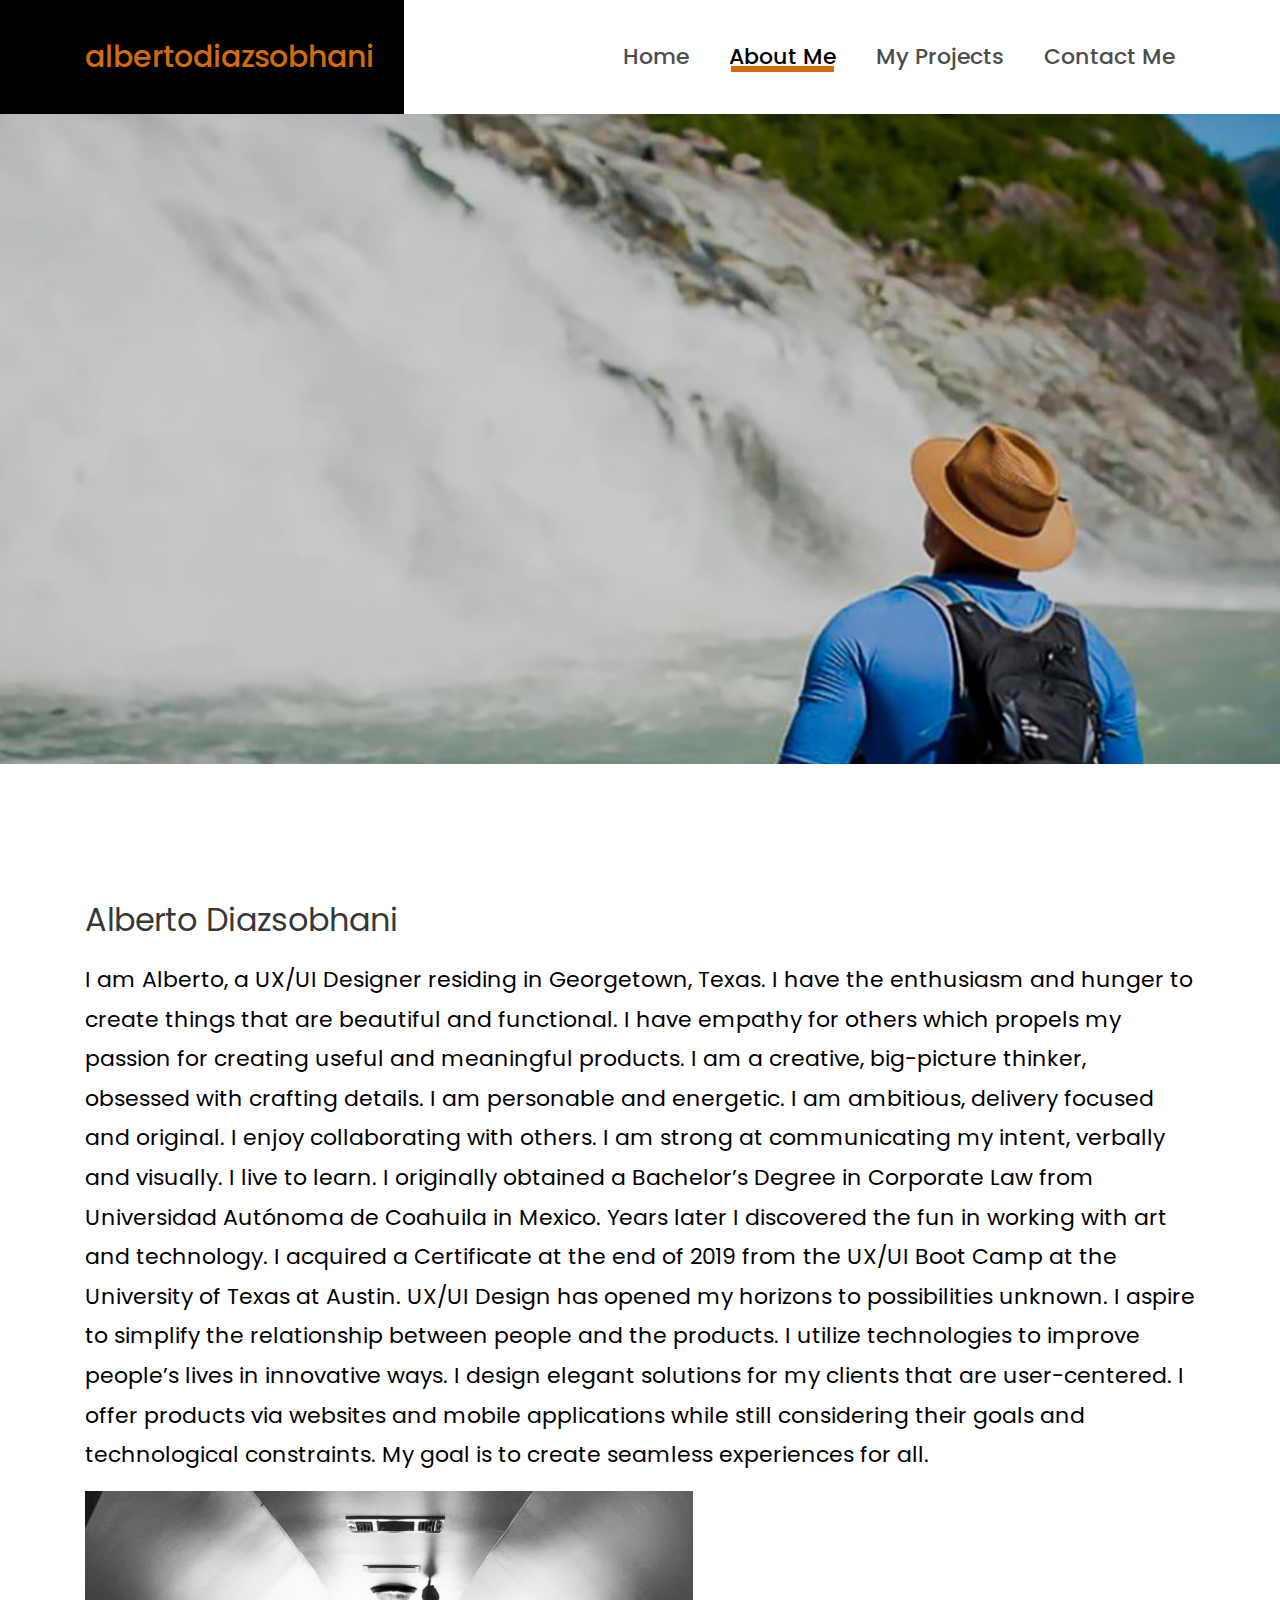
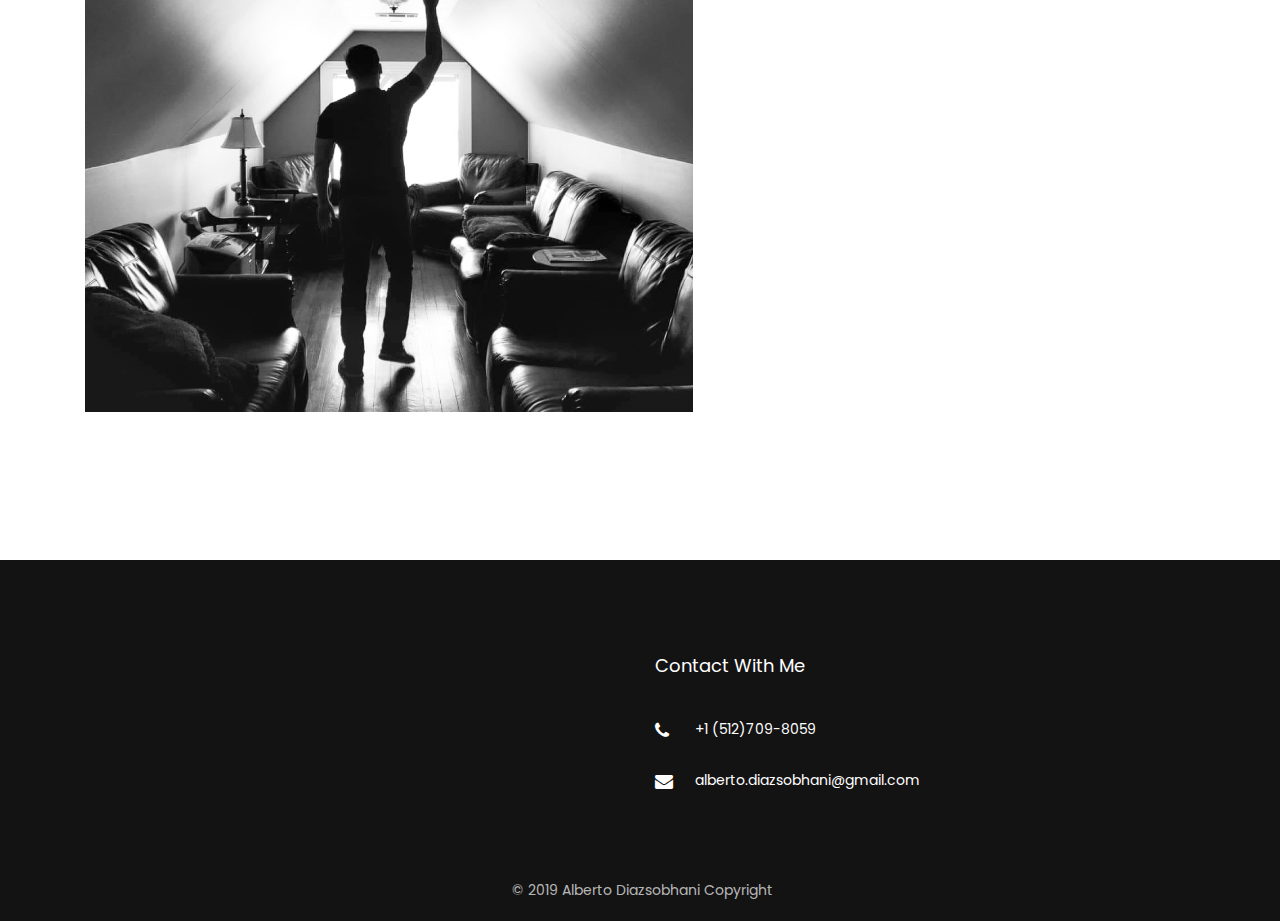
==== about.html @ 51d66d3c "edited about me" ====
<!DOCTYPE html>
<html lang="en">
  <head>
	<title>About Me</title>
	<link rel="shortcut icon" type="images/png" href="images/adlogo.png">

    <meta charset="utf-8">
    <meta name="viewport" content="width=device-width, initial-scale=1, shrink-to-fit=no">
    
    <link href="https://fonts.googleapis.com/css?family=Poppins:300,400,500,600,700,800,900" rel="stylesheet">

    <link rel="stylesheet" href="css/open-iconic-bootstrap.min.css">
    <link rel="stylesheet" href="css/animate.css">
    
    <link rel="stylesheet" href="css/owl.carousel.min.css">
    <link rel="stylesheet" href="css/owl.theme.default.min.css">
    <link rel="stylesheet" href="css/magnific-popup.css">

    <link rel="stylesheet" href="css/aos.css">

    <link rel="stylesheet" href="css/ionicons.min.css">

    <link rel="stylesheet" href="css/bootstrap-datepicker.css">
    <link rel="stylesheet" href="css/jquery.timepicker.css">

    
    <link rel="stylesheet" href="css/flaticon.css">
    <link rel="stylesheet" href="css/icomoon.css">
	<link rel="stylesheet" href="css/style.css">
	
	
  </head>
  <body>
    
	  <nav class="navbar navbar-expand-lg navbar-dark ftco_navbar bg-dark ftco-navbar-light" id="ftco-navbar">
	    <div class="container">
	      <a class="navbar-brand navbar-black" href="index.html">albertodiazsobhani</a>
	      <button class="navbar-toggler" type="button" data-toggle="collapse" data-target="#ftco-nav" aria-controls="ftco-nav" aria-expanded="false" aria-label="Toggle navigation">
	        <span class="oi oi-menu"></span> Menu
	      </button>

	      <div class="collapse navbar-collapse" id="ftco-nav">
	        <ul class="navbar-nav ml-auto">
	        	<li class="nav-item"><a href="index.html" class="nav-link">Home</a></li>
	        	<li class="nav-item active"><a href="about.html" class="nav-link">About Me</a></li>
	        	<li class="nav-item"><a href="work.html" class="nav-link">My Projects</a></li>
	          <li class="nav-item"><a href="contact.html" class="nav-link">Contact Me</a></li>
	        </ul>
	      </div>
	    </div>
	  </nav>
    <!-- END nav -->

    <section class="hero-wrap hero-wrap-2 d-flex" style="background-image: url(images/abouttop03.jpg);">
    	<div class="overlay"></div>
    	<div class="container">
    		<div class="row d-flex align-items-center">
    			<div class="col-md-7 col-sm-12 ftco-animate text-bread d-flex align-items-center">
    				<div class="text">
	          	<h1 class="mb-3 mt-5 bread">About Me</h1>
	            <p class="breadcrumbs"><span class="mr-2"><a href="index.html"></a></span> <span></span></p>
            </div>
          </div>
    		</div>
    	</div>
	</section>
	
	<section class="ftco-section">
		<div class="container">
			<h2 class="mb-3">Alberto Diazsobhani</h2>
			<p>I am Alberto, a UX/UI Designer residing in Georgetown, Texas.
				I have the enthusiasm and hunger to create things that are beautiful and functional.
				I have empathy for others which propels my passion for creating useful and meaningful products.
				I am a creative, big-picture thinker, obsessed with crafting details.
				I am personable and energetic.
				I am ambitious, delivery focused and original.
				I enjoy collaborating with others.
				I am strong at communicating my intent, verbally and visually.
				I live to learn. 
				
				I originally obtained a Bachelor’s Degree in Corporate Law from Universidad Autónoma de Coahuila in Mexico. Years later I discovered the fun in working with art and technology.
				I acquired a Certificate at the end of 2019 from the UX/UI Boot Camp at the University of Texas at Austin.
				
				UX/UI Design has opened my horizons to possibilities unknown. I aspire to simplify the relationship between people
				and the products. I utilize technologies to improve people’s lives in innovative ways. I design elegant solutions
				for my clients that are user-centered. I offer products via websites and mobile applications while still considering
				their goals and technological constraints. My goal is to create seamless experiences for all.

			</p>
			<p>
				<img src="images/aboutme22.jpg" alt="" class="img-fluid">
			</p>
		</div>
	</section>
		


    <footer class="ftco-footer ftco-bg-dark ftco-section">
		<div class="container">
		  <div class="row mb-5 d-flex">
			<div class="col-md">
			  <div class="ftco-footer-widget mb-4">
				<ul class="ftco-footer-social list-unstyled float-md-left float-lft mt-3">
						<li class="ftco-animate"><a href="https://www.linkedin.com/in/alberto-diazsobhani/"><img src="https://img.icons8.com/color/48/000000/linkedin-circled.png"></span></a></li>
						<li class="ftco-animate"><a href="https://www.facebook.com/alberto.diazsobhani"><img src="https://img.icons8.com/color/48/000000/facebook-new.png"></span></a></li>
						<li class="ftco-animate"><a href="https://www.instagram.com/ux.ui.diazsobhani/"><img src="https://img.icons8.com/color/48/000000/instagram-new.png"></span></a></li>
							
				</ul>
			  </div>
			</div>
			<div class="col-md">
			  <div class="ftco-footer-widget mb-4">
				  <h2 class="ftco-heading-2">Contact With Me</h2>
				  <div class="block-23 mb-3">
					<ul>
					  <li><a href="#"><span class="icon icon-phone"></span><span class="text">+1 (512)709-8059  </span></a></li>
					  <li><a href="#"><span class="icon icon-envelope"></span><span class="text">alberto.diazsobhani@gmail.com</span></a></li>
					</ul>
				  </div>
			  </div>
			</div>
		  </div>
		  <div class="row">
			<div class="col-md-12 text-center">
  
			  <p><!-- Link back to Colorlib can't be removed. Template is licensed under CC BY 3.0. -->
				   © 2019 Alberto Diazsobhani Copyright  <!-- Link back to Colorlib can't be removed. Template is licensed under CC BY 3.0. --></p>
			</div>
		  </div>
		</div>
	  </footer>
  
  <!-- loader -->
  <div id="ftco-loader" class="show fullscreen"><svg class="circular" width="48px" height="48px"><circle class="path-bg" cx="24" cy="24" r="22" fill="none" stroke-width="4" stroke="#eeeeee"/><circle class="path" cx="24" cy="24" r="22" fill="none" stroke-width="4" stroke-miterlimit="10" stroke="#F96D00"/></svg></div>


  <script src="js/jquery.min.js"></script>
  <script src="js/jquery-migrate-3.0.1.min.js"></script>
  <script src="js/popper.min.js"></script>
  <script src="js/bootstrap.min.js"></script>
  <script src="js/jquery.easing.1.3.js"></script>
  <script src="js/jquery.waypoints.min.js"></script>
  <script src="js/jquery.stellar.min.js"></script>
  <script src="js/owl.carousel.min.js"></script>
  <script src="js/jquery.magnific-popup.min.js"></script>
  <script src="js/aos.js"></script>
  <script src="js/jquery.animateNumber.min.js"></script>
  <script src="js/jquery.mb.YTPlayer.min.js"></script>
  <script src="js/scrollax.min.js"></script>
  <script src="https://maps.googleapis.com/maps/api/js?key=AIzaSyBVWaKrjvy3MaE7SQ74_uJiULgl1JY0H2s&sensor=false"></script>
  <script src="js/google-map.js"></script>
  <script src="js/main.js"></script>
    
  </body>
</html>
---- css/flaticon.css ----
/*
  	Flaticon icon font: Flaticon
  	Creation date: 09/10/2018 04:23
  	*/


@font-face {
  font-family: "Flaticon";
  src: url("../fonts/flaticon/font/Flaticon.eot");
  src: url("../fonts/flaticon/font/Flaticon.eot?#iefix") format("embedded-opentype"),
       url("../fonts/flaticon/font/Flaticon.woff") format("woff"),
       url("../fonts/flaticon/font/Flaticon.ttf") format("truetype"),
       url("../fonts/flaticon/font/Flaticon.svg#Flaticon") format("svg");
  font-weight: normal;
  font-style: normal;
}

@media screen and (-webkit-min-device-pixel-ratio:0) {
  @font-face {
    font-family: "Flaticon";
    src: url("../fonts/flaticon/font/Flaticon.svg#Flaticon") format("svg");
  }
}

[class^="flaticon-"]:before, [class*=" flaticon-"]:before,
[class^="flaticon-"]:after, [class*=" flaticon-"]:after {   
  font-family: Flaticon;
  font-style: normal;
  font-weight: normal;
  font-variant: normal;
  text-transform: none;
  line-height: 1;

  /* Better Font Rendering =========== */
  -webkit-font-smoothing: antialiased;
  -moz-osx-font-smoothing: grayscale;
}

.flaticon-ideas:before { content: "\f100"; }
.flaticon-flasks:before { content: "\f101"; }
.flaticon-analysis:before { content: "\f102"; }
.flaticon-ux-design:before { content: "\f103"; }
.flaticon-web-design:before { content: "\f104"; }
.flaticon-idea:before { content: "\f105"; }
.flaticon-innovation:before { content: "\f106"; }
---- css/icomoon.css ----
@font-face {
  font-family: 'icomoon';
  src:  url('../fonts/icomoon/icomoon.eot?6tt51o');
  src:  url('../fonts/icomoon/icomoon.eot?6tt51o#iefix') format('embedded-opentype'),
    url('../fonts/icomoon/icomoon.ttf?6tt51o') format('truetype'),
    url('../fonts/icomoon/icomoon.woff?6tt51o') format('woff'),
    url('../fonts/icomoon/icomoon.svg?6tt51o#icomoon') format('svg');
  font-weight: normal;
  font-style: normal;
}

[class^="icon-"], [class*=" icon-"] {
  /* use !important to prevent issues with browser extensions that change fonts */
  font-family: 'icomoon' !important;
  speak: none;
  font-style: normal;
  font-weight: normal;
  font-variant: normal;
  text-transform: none;
  line-height: 1;

  /* Better Font Rendering =========== */
  -webkit-font-smoothing: antialiased;
  -moz-osx-font-smoothing: grayscale;
}

.icon-asterisk:before {
  content: "\f069";
}
.icon-plus:before {
  content: "\f067";
}
.icon-question:before {
  content: "\f128";
}
.icon-minus:before {
  content: "\f068";
}
.icon-glass:before {
  content: "\f000";
}
.icon-music:before {
  content: "\f001";
}
.icon-search:before {
  content: "\f002";
}
.icon-envelope-o:before {
  content: "\f003";
}
.icon-heart:before {
  content: "\f004";
}
.icon-star:before {
  content: "\f005";
}
.icon-star-o:before {
  content: "\f006";
}
.icon-user:before {
  content: "\f007";
}
.icon-film:before {
  content: "\f008";
}
.icon-th-large:before {
  content: "\f009";
}
.icon-th:before {
  content: "\f00a";
}
.icon-th-list:before {
  content: "\f00b";
}
.icon-check:before {
  content: "\f00c";
}
.icon-close:before {
  content: "\f00d";
}
.icon-remove:before {
  content: "\f00d";
}
.icon-times:before {
  content: "\f00d";
}
.icon-search-plus:before {
  content: "\f00e";
}
.icon-search-minus:before {
  content: "\f010";
}
.icon-power-off:before {
  content: "\f011";
}
.icon-signal:before {
  content: "\f012";
}
.icon-cog:before {
  content: "\f013";
}
.icon-gear:before {
  content: "\f013";
}
.icon-trash-o:before {
  content: "\f014";
}
.icon-home:before {
  content: "\f015";
}
.icon-file-o:before {
  content: "\f016";
}
.icon-clock-o:before {
  content: "\f017";
}
.icon-road:before {
  content: "\f018";
}
.icon-download:before {
  content: "\f019";
}
.icon-arrow-circle-o-down:before {
  content: "\f01a";
}
.icon-arrow-circle-o-up:before {
  content: "\f01b";
}
.icon-inbox:before {
  content: "\f01c";
}
.icon-play-circle-o:before {
  content: "\f01d";
}
.icon-repeat:before {
  content: "\f01e";
}
.icon-rotate-right:before {
  content: "\f01e";
}
.icon-refresh:before {
  content: "\f021";
}
.icon-list-alt:before {
  content: "\f022";
}
.icon-lock:before {
  content: "\f023";
}
.icon-flag:before {
  content: "\f024";
}
.icon-headphones:before {
  content: "\f025";
}
.icon-volume-off:before {
  content: "\f026";
}
.icon-volume-down:before {
  content: "\f027";
}
.icon-volume-up:before {
  content: "\f028";
}
.icon-qrcode:before {
  content: "\f029";
}
.icon-barcode:before {
  content: "\f02a";
}
.icon-tag:before {
  content: "\f02b";
}
.icon-tags:before {
  content: "\f02c";
}
.icon-book:before {
  content: "\f02d";
}
.icon-bookmark:before {
  content: "\f02e";
}
.icon-print:before {
  content: "\f02f";
}
.icon-camera:before {
  content: "\f030";
}
.icon-font:before {
  content: "\f031";
}
.icon-bold:before {
  content: "\f032";
}
.icon-italic:before {
  content: "\f033";
}
.icon-text-height:before {
  content: "\f034";
}
.icon-text-width:before {
  content: "\f035";
}
.icon-align-left:before {
  content: "\f036";
}
.icon-align-center:before {
  content: "\f037";
}
.icon-align-right:before {
  content: "\f038";
}
.icon-align-justify:before {
  content: "\f039";
}
.icon-list:before {
  content: "\f03a";
}
.icon-dedent:before {
  content: "\f03b";
}
.icon-outdent:before {
  content: "\f03b";
}
.icon-indent:before {
  content: "\f03c";
}
.icon-video-camera:before {
  content: "\f03d";
}
.icon-image:before {
  content: "\f03e";
}
.icon-photo:before {
  content: "\f03e";
}
.icon-picture-o:before {
  content: "\f03e";
}
.icon-pencil:before {
  content: "\f040";
}
.icon-map-marker:before {
  content: "\f041";
}
.icon-adjust:before {
  content: "\f042";
}
.icon-tint:before {
  content: "\f043";
}
.icon-edit:before {
  content: "\f044";
}
.icon-pencil-square-o:before {
  content: "\f044";
}
.icon-share-square-o:before {
  content: "\f045";
}
.icon-check-square-o:before {
  content: "\f046";
}
.icon-arrows:before {
  content: "\f047";
}
.icon-step-backward:before {
  content: "\f048";
}
.icon-fast-backward:before {
  content: "\f049";
}
.icon-backward:before {
  content: "\f04a";
}
.icon-play:before {
  content: "\f04b";
}
.icon-pause:before {
  content: "\f04c";
}
.icon-stop:before {
  content: "\f04d";
}
.icon-forward:before {
  content: "\f04e";
}
.icon-fast-forward:before {
  content: "\f050";
}
.icon-step-forward:before {
  content: "\f051";
}
.icon-eject:before {
  content: "\f052";
}
.icon-chevron-left:before {
  content: "\f053";
}
.icon-chevron-right:before {
  content: "\f054";
}
.icon-plus-circle:before {
  content: "\f055";
}
.icon-minus-circle:before {
  content: "\f056";
}
.icon-times-circle:before {
  content: "\f057";
}
.icon-check-circle:before {
  content: "\f058";
}
.icon-question-circle:before {
  content: "\f059";
}
.icon-info-circle:before {
  content: "\f05a";
}
.icon-crosshairs:before {
  content: "\f05b";
}
.icon-times-circle-o:before {
  content: "\f05c";
}
.icon-check-circle-o:before {
  content: "\f05d";
}
.icon-ban:before {
  content: "\f05e";
}
.icon-arrow-left:before {
  content: "\f060";
}
.icon-arrow-right:before {
  content: "\f061";
}
.icon-arrow-up:before {
  content: "\f062";
}
.icon-arrow-down:before {
  content: "\f063";
}
.icon-mail-forward:before {
  content: "\f064";
}
.icon-share:before {
  content: "\f064";
}
.icon-expand:before {
  content: "\f065";
}
.icon-compress:before {
  content: "\f066";
}
.icon-exclamation-circle:before {
  content: "\f06a";
}
.icon-gift:before {
  content: "\f06b";
}
.icon-leaf:before {
  content: "\f06c";
}
.icon-fire:before {
  content: "\f06d";
}
.icon-eye:before {
  content: "\f06e";
}
.icon-eye-slash:before {
  content: "\f070";
}
.icon-exclamation-triangle:before {
  content: "\f071";
}
.icon-warning:before {
  content: "\f071";
}
.icon-plane:before {
  content: "\f072";
}
.icon-calendar:before {
  content: "\f073";
}
.icon-random:before {
  content: "\f074";
}
.icon-comment:before {
  content: "\f075";
}
.icon-magnet:before {
  content: "\f076";
}
.icon-chevron-up:before {
  content: "\f077";
}
.icon-chevron-down:before {
  content: "\f078";
}
.icon-retweet:before {
  content: "\f079";
}
.icon-shopping-cart:before {
  content: "\f07a";
}
.icon-folder:before {
  content: "\f07b";
}
.icon-folder-open:before {
  content: "\f07c";
}
.icon-arrows-v:before {
  content: "\f07d";
}
.icon-arrows-h:before {
  content: "\f07e";
}
.icon-bar-chart:before {
  content: "\f080";
}
.icon-bar-chart-o:before {
  content: "\f080";
}
.icon-twitter-square:before {
  content: "\f081";
}
.icon-facebook-square:before {
  content: "\f082";
}
.icon-camera-retro:before {
  content: "\f083";
}
.icon-key:before {
  content: "\f084";
}
.icon-cogs:before {
  content: "\f085";
}
.icon-gears:before {
  content: "\f085";
}
.icon-comments:before {
  content: "\f086";
}
.icon-thumbs-o-up:before {
  content: "\f087";
}
.icon-thumbs-o-down:before {
  content: "\f088";
}
.icon-star-half:before {
  content: "\f089";
}
.icon-heart-o:before {
  content: "\f08a";
}
.icon-sign-out:before {
  content: "\f08b";
}
.icon-linkedin-square:before {
  content: "\f08c";
}
.icon-thumb-tack:before {
  content: "\f08d";
}
.icon-external-link:before {
  content: "\f08e";
}
.icon-sign-in:before {
  content: "\f090";
}
.icon-trophy:before {
  content: "\f091";
}
.icon-github-square:before {
  content: "\f092";
}
.icon-upload:before {
  content: "\f093";
}
.icon-lemon-o:before {
  content: "\f094";
}
.icon-phone:before {
  content: "\f095";
}
.icon-square-o:before {
  content: "\f096";
}
.icon-bookmark-o:before {
  content: "\f097";
}
.icon-phone-square:before {
  content: "\f098";
}
.icon-twitter:before {
  content: "\f099";
}
.icon-facebook:before {
  content: "\f09a";
}
.icon-facebook-f:before {
  content: "\f09a";
}
.icon-github:before {
  content: "\f09b";
}
.icon-unlock:before {
  content: "\f09c";
}
.icon-credit-card:before {
  content: "\f09d";
}
.icon-feed:before {
  content: "\f09e";
}
.icon-rss:before {
  content: "\f09e";
}
.icon-hdd-o:before {
  content: "\f0a0";
}
.icon-bullhorn:before {
  content: "\f0a1";
}
.icon-bell-o:before {
  content: "\f0a2";
}
.icon-certificate:before {
  content: "\f0a3";
}
.icon-hand-o-right:before {
  content: "\f0a4";
}
.icon-hand-o-left:before {
  content: "\f0a5";
}
.icon-hand-o-up:before {
  content: "\f0a6";
}
.icon-hand-o-down:before {
  content: "\f0a7";
}
.icon-arrow-circle-left:before {
  content: "\f0a8";
}
.icon-arrow-circle-right:before {
  content: "\f0a9";
}
.icon-arrow-circle-up:before {
  content: "\f0aa";
}
.icon-arrow-circle-down:before {
  content: "\f0ab";
}
.icon-globe:before {
  content: "\f0ac";
}
.icon-wrench:before {
  content: "\f0ad";
}
.icon-tasks:before {
  content: "\f0ae";
}
.icon-filter:before {
  content: "\f0b0";
}
.icon-briefcase:before {
  content: "\f0b1";
}
.icon-arrows-alt:before {
  content: "\f0b2";
}
.icon-group:before {
  content: "\f0c0";
}
.icon-users:before {
  content: "\f0c0";
}
.icon-chain:before {
  content: "\f0c1";
}
.icon-link:before {
  content: "\f0c1";
}
.icon-cloud:before {
  content: "\f0c2";
}
.icon-flask:before {
  content: "\f0c3";
}
.icon-cut:before {
  content: "\f0c4";
}
.icon-scissors:before {
  content: "\f0c4";
}
.icon-copy:before {
  content: "\f0c5";
}
.icon-files-o:before {
  content: "\f0c5";
}
.icon-paperclip:before {
  content: "\f0c6";
}
.icon-floppy-o:before {
  content: "\f0c7";
}
.icon-save:before {
  content: "\f0c7";
}
.icon-square:before {
  content: "\f0c8";
}
.icon-bars:before {
  content: "\f0c9";
}
.icon-navicon:before {
  content: "\f0c9";
}
.icon-reorder:before {
  content: "\f0c9";
}
.icon-list-ul:before {
  content: "\f0ca";
}
.icon-list-ol:before {
  content: "\f0cb";
}
.icon-strikethrough:before {
  content: "\f0cc";
}
.icon-underline:before {
  content: "\f0cd";
}
.icon-table:before {
  content: "\f0ce";
}
.icon-magic:before {
  content: "\f0d0";
}
.icon-truck:before {
  content: "\f0d1";
}
.icon-pinterest:before {
  content: "\f0d2";
}
.icon-pinterest-square:before {
  content: "\f0d3";
}
.icon-google-plus-square:before {
  content: "\f0d4";
}
.icon-google-plus:before {
  content: "\f0d5";
}
.icon-money:before {
  content: "\f0d6";
}
.icon-caret-down:before {
  content: "\f0d7";
}
.icon-caret-up:before {
  content: "\f0d8";
}
.icon-caret-left:before {
  content: "\f0d9";
}
.icon-caret-right:before {
  content: "\f0da";
}
.icon-columns:before {
  content: "\f0db";
}
.icon-sort:before {
  content: "\f0dc";
}
.icon-unsorted:before {
  content: "\f0dc";
}
.icon-sort-desc:before {
  content: "\f0dd";
}
.icon-sort-down:before {
  content: "\f0dd";
}
.icon-sort-asc:before {
  content: "\f0de";
}
.icon-sort-up:before {
  content: "\f0de";
}
.icon-envelope:before {
  content: "\f0e0";
}
.icon-linkedin:before {
  content: "\f0e1";
}
.icon-rotate-left:before {
  content: "\f0e2";
}
.icon-undo:before {
  content: "\f0e2";
}
.icon-gavel:before {
  content: "\f0e3";
}
.icon-legal:before {
  content: "\f0e3";
}
.icon-dashboard:before {
  content: "\f0e4";
}
.icon-tachometer:before {
  content: "\f0e4";
}
.icon-comment-o:before {
  content: "\f0e5";
}
.icon-comments-o:before {
  content: "\f0e6";
}
.icon-bolt:before {
  content: "\f0e7";
}
.icon-flash:before {
  content: "\f0e7";
}
.icon-sitemap:before {
  content: "\f0e8";
}
.icon-umbrella:before {
  content: "\f0e9";
}
.icon-clipboard:before {
  content: "\f0ea";
}
.icon-paste:before {
  content: "\f0ea";
}
.icon-lightbulb-o:before {
  content: "\f0eb";
}
.icon-exchange:before {
  content: "\f0ec";
}
.icon-cloud-download:before {
  content: "\f0ed";
}
.icon-cloud-upload:before {
  content: "\f0ee";
}
.icon-user-md:before {
  content: "\f0f0";
}
.icon-stethoscope:before {
  content: "\f0f1";
}
.icon-suitcase:before {
  content: "\f0f2";
}
.icon-bell:before {
  content: "\f0f3";
}
.icon-coffee:before {
  content: "\f0f4";
}
.icon-cutlery:before {
  content: "\f0f5";
}
.icon-file-text-o:before {
  content: "\f0f6";
}
.icon-building-o:before {
  content: "\f0f7";
}
.icon-hospital-o:before {
  content: "\f0f8";
}
.icon-ambulance:before {
  content: "\f0f9";
}
.icon-medkit:before {
  content: "\f0fa";
}
.icon-fighter-jet:before {
  content: "\f0fb";
}
.icon-beer:before {
  content: "\f0fc";
}
.icon-h-square:before {
  content: "\f0fd";
}
.icon-plus-square:before {
  content: "\f0fe";
}
.icon-angle-double-left:before {
  content: "\f100";
}
.icon-angle-double-right:before {
  content: "\f101";
}
.icon-angle-double-up:before {
  content: "\f102";
}
.icon-angle-double-down:before {
  content: "\f103";
}
.icon-angle-left:before {
  content: "\f104";
}
.icon-angle-right:before {
  content: "\f105";
}
.icon-angle-up:before {
  content: "\f106";
}
.icon-angle-down:before {
  content: "\f107";
}
.icon-desktop:before {
  content: "\f108";
}
.icon-laptop:before {
  content: "\f109";
}
.icon-tablet:before {
  content: "\f10a";
}
.icon-mobile:before {
  content: "\f10b";
}
.icon-mobile-phone:before {
  content: "\f10b";
}
.icon-circle-o:before {
  content: "\f10c";
}
.icon-quote-left:before {
  content: "\f10d";
}
.icon-quote-right:before {
  content: "\f10e";
}
.icon-spinner:before {
  content: "\f110";
}
.icon-circle:before {
  content: "\f111";
}
.icon-mail-reply:before {
  content: "\f112";
}
.icon-reply:before {
  content: "\f112";
}
.icon-github-alt:before {
  content: "\f113";
}
.icon-folder-o:before {
  content: "\f114";
}
.icon-folder-open-o:before {
  content: "\f115";
}
.icon-smile-o:before {
  content: "\f118";
}
.icon-frown-o:before {
  content: "\f119";
}
.icon-meh-o:before {
  content: "\f11a";
}
.icon-gamepad:before {
  content: "\f11b";
}
.icon-keyboard-o:before {
  content: "\f11c";
}
.icon-flag-o:before {
  content: "\f11d";
}
.icon-flag-checkered:before {
  content: "\f11e";
}
.icon-terminal:before {
  content: "\f120";
}
.icon-code:before {
  content: "\f121";
}
.icon-mail-reply-all:before {
  content: "\f122";
}
.icon-reply-all:before {
  content: "\f122";
}
.icon-star-half-empty:before {
  content: "\f123";
}
.icon-star-half-full:before {
  content: "\f123";
}
.icon-star-half-o:before {
  content: "\f123";
}
.icon-location-arrow:before {
  content: "\f124";
}
.icon-crop:before {
  content: "\f125";
}
.icon-code-fork:before {
  content: "\f126";
}
.icon-chain-broken:before {
  content: "\f127";
}
.icon-unlink:before {
  content: "\f127";
}
.icon-info:before {
  content: "\f129";
}
.icon-exclamation:before {
  content: "\f12a";
}
.icon-superscript:before {
  content: "\f12b";
}
.icon-subscript:before {
  content: "\f12c";
}
.icon-eraser:before {
  content: "\f12d";
}
.icon-puzzle-piece:before {
  content: "\f12e";
}
.icon-microphone:before {
  content: "\f130";
}
.icon-microphone-slash:before {
  content: "\f131";
}
.icon-shield:before {
  content: "\f132";
}
.icon-calendar-o:before {
  content: "\f133";
}
.icon-fire-extinguisher:before {
  content: "\f134";
}
.icon-rocket:before {
  content: "\f135";
}
.icon-maxcdn:before {
  content: "\f136";
}
.icon-chevron-circle-left:before {
  content: "\f137";
}
.icon-chevron-circle-right:before {
  content: "\f138";
}
.icon-chevron-circle-up:before {
  content: "\f139";
}
.icon-chevron-circle-down:before {
  content: "\f13a";
}
.icon-html5:before {
  content: "\f13b";
}
.icon-css3:before {
  content: "\f13c";
}
.icon-anchor:before {
  content: "\f13d";
}
.icon-unlock-alt:before {
  content: "\f13e";
}
.icon-bullseye:before {
  content: "\f140";
}
.icon-ellipsis-h:before {
  content: "\f141";
}
.icon-ellipsis-v:before {
  content: "\f142";
}
.icon-rss-square:before {
  content: "\f143";
}
.icon-play-circle:before {
  content: "\f144";
}
.icon-ticket:before {
  content: "\f145";
}
.icon-minus-square:before {
  content: "\f146";
}
.icon-minus-square-o:before {
  content: "\f147";
}
.icon-level-up:before {
  content: "\f148";
}
.icon-level-down:before {
  content: "\f149";
}
.icon-check-square:before {
  content: "\f14a";
}
.icon-pencil-square:before {
  content: "\f14b";
}
.icon-external-link-square:before {
  content: "\f14c";
}
.icon-share-square:before {
  content: "\f14d";
}
.icon-compass:before {
  content: "\f14e";
}
.icon-caret-square-o-down:before {
  content: "\f150";
}
.icon-toggle-down:before {
  content: "\f150";
}
.icon-caret-square-o-up:before {
  content: "\f151";
}
.icon-toggle-up:before {
  content: "\f151";
}
.icon-caret-square-o-right:before {
  content: "\f152";
}
.icon-toggle-right:before {
  content: "\f152";
}
.icon-eur:before {
  content: "\f153";
}
.icon-euro:before {
  content: "\f153";
}
.icon-gbp:before {
  content: "\f154";
}
.icon-dollar:before {
  content: "\f155";
}
.icon-usd:before {
  content: "\f155";
}
.icon-inr:before {
  content: "\f156";
}
.icon-rupee:before {
  content: "\f156";
}
.icon-cny:before {
  content: "\f157";
}
.icon-jpy:before {
  content: "\f157";
}
.icon-rmb:before {
  content: "\f157";
}
.icon-yen:before {
  content: "\f157";
}
.icon-rouble:before {
  content: "\f158";
}
.icon-rub:before {
  content: "\f158";
}
.icon-ruble:before {
  content: "\f158";
}
.icon-krw:before {
  content: "\f159";
}
.icon-won:before {
  content: "\f159";
}
.icon-bitcoin:before {
  content: "\f15a";
}
.icon-btc:before {
  content: "\f15a";
}
.icon-file:before {
  content: "\f15b";
}
.icon-file-text:before {
  content: "\f15c";
}
.icon-sort-alpha-asc:before {
  content: "\f15d";
}
.icon-sort-alpha-desc:before {
  content: "\f15e";
}
.icon-sort-amount-asc:before {
  content: "\f160";
}
.icon-sort-amount-desc:before {
  content: "\f161";
}
.icon-sort-numeric-asc:before {
  content: "\f162";
}
.icon-sort-numeric-desc:before {
  content: "\f163";
}
.icon-thumbs-up:before {
  content: "\f164";
}
.icon-thumbs-down:before {
  content: "\f165";
}
.icon-youtube-square:before {
  content: "\f166";
}
.icon-youtube:before {
  content: "\f167";
}
.icon-xing:before {
  content: "\f168";
}
.icon-xing-square:before {
  content: "\f169";
}
.icon-youtube-play:before {
  content: "\f16a";
}
.icon-dropbox:before {
  content: "\f16b";
}
.icon-stack-overflow:before {
  content: "\f16c";
}
.icon-instagram:before {
  content: "\f16d";
}
.icon-flickr:before {
  content: "\f16e";
}
.icon-adn:before {
  content: "\f170";
}
.icon-bitbucket:before {
  content: "\f171";
}
.icon-bitbucket-square:before {
  content: "\f172";
}
.icon-tumblr:before {
  content: "\f173";
}
.icon-tumblr-square:before {
  content: "\f174";
}
.icon-long-arrow-down:before {
  content: "\f175";
}
.icon-long-arrow-up:before {
  content: "\f176";
}
.icon-long-arrow-left:before {
  content: "\f177";
}
.icon-long-arrow-right:before {
  content: "\f178";
}
.icon-apple:before {
  content: "\f179";
}
.icon-windows:before {
  content: "\f17a";
}
.icon-android:before {
  content: "\f17b";
}
.icon-linux:before {
  content: "\f17c";
}
.icon-dribbble:before {
  content: "\f17d";
}
.icon-skype:before {
  content: "\f17e";
}
.icon-foursquare:before {
  content: "\f180";
}
.icon-trello:before {
  content: "\f181";
}
.icon-female:before {
  content: "\f182";
}
.icon-male:before {
  content: "\f183";
}
.icon-gittip:before {
  content: "\f184";
}
.icon-gratipay:before {
  content: "\f184";
}
.icon-sun-o:before {
  content: "\f185";
}
.icon-moon-o:before {
  content: "\f186";
}
.icon-archive:before {
  content: "\f187";
}
.icon-bug:before {
  content: "\f188";
}
.icon-vk:before {
  content: "\f189";
}
.icon-weibo:before {
  content: "\f18a";
}
.icon-renren:before {
  content: "\f18b";
}
.icon-pagelines:before {
  content: "\f18c";
}
.icon-stack-exchange:before {
  content: "\f18d";
}
.icon-arrow-circle-o-right:before {
  content: "\f18e";
}
.icon-arrow-circle-o-left:before {
  content: "\f190";
}
.icon-caret-square-o-left:before {
  content: "\f191";
}
.icon-toggle-left:before {
  content: "\f191";
}
.icon-dot-circle-o:before {
  content: "\f192";
}
.icon-wheelchair:before {
  content: "\f193";
}
.icon-vimeo-square:before {
  content: "\f194";
}
.icon-try:before {
  content: "\f195";
}
.icon-turkish-lira:before {
  content: "\f195";
}
.icon-plus-square-o:before {
  content: "\f196";
}
.icon-space-shuttle:before {
  content: "\f197";
}
.icon-slack:before {
  content: "\f198";
}
.icon-envelope-square:before {
  content: "\f199";
}
.icon-wordpress:before {
  content: "\f19a";
}
.icon-openid:before {
  content: "\f19b";
}
.icon-bank:before {
  content: "\f19c";
}
.icon-institution:before {
  content: "\f19c";
}
.icon-university:before {
  content: "\f19c";
}
.icon-graduation-cap:before {
  content: "\f19d";
}
.icon-mortar-board:before {
  content: "\f19d";
}
.icon-yahoo:before {
  content: "\f19e";
}
.icon-google:before {
  content: "\f1a0";
}
.icon-reddit:before {
  content: "\f1a1";
}
.icon-reddit-square:before {
  content: "\f1a2";
}
.icon-stumbleupon-circle:before {
  content: "\f1a3";
}
.icon-stumbleupon:before {
  content: "\f1a4";
}
.icon-delicious:before {
  content: "\f1a5";
}
.icon-digg:before {
  content: "\f1a6";
}
.icon-pied-piper-pp:before {
  content: "\f1a7";
}
.icon-pied-piper-alt:before {
  content: "\f1a8";
}
.icon-drupal:before {
  content: "\f1a9";
}
.icon-joomla:before {
  content: "\f1aa";
}
.icon-language:before {
  content: "\f1ab";
}
.icon-fax:before {
  content: "\f1ac";
}
.icon-building:before {
  content: "\f1ad";
}
.icon-child:before {
  content: "\f1ae";
}
.icon-paw:before {
  content: "\f1b0";
}
.icon-spoon:before {
  content: "\f1b1";
}
.icon-cube:before {
  content: "\f1b2";
}
.icon-cubes:before {
  content: "\f1b3";
}
.icon-behance:before {
  content: "\f1b4";
}
.icon-behance-square:before {
  content: "\f1b5";
}
.icon-steam:before {
  content: "\f1b6";
}
.icon-steam-square:before {
  content: "\f1b7";
}
.icon-recycle:before {
  content: "\f1b8";
}
.icon-automobile:before {
  content: "\f1b9";
}
.icon-car:before {
  content: "\f1b9";
}
.icon-cab:before {
  content: "\f1ba";
}
.icon-taxi:before {
  content: "\f1ba";
}
.icon-tree:before {
  content: "\f1bb";
}
.icon-spotify:before {
  content: "\f1bc";
}
.icon-deviantart:before {
  content: "\f1bd";
}
.icon-soundcloud:before {
  content: "\f1be";
}
.icon-database:before {
  content: "\f1c0";
}
.icon-file-pdf-o:before {
  content: "\f1c1";
}
.icon-file-word-o:before {
  content: "\f1c2";
}
.icon-file-excel-o:before {
  content: "\f1c3";
}
.icon-file-powerpoint-o:before {
  content: "\f1c4";
}
.icon-file-image-o:before {
  content: "\f1c5";
}
.icon-file-photo-o:before {
  content: "\f1c5";
}
.icon-file-picture-o:before {
  content: "\f1c5";
}
.icon-file-archive-o:before {
  content: "\f1c6";
}
.icon-file-zip-o:before {
  content: "\f1c6";
}
.icon-file-audio-o:before {
  content: "\f1c7";
}
.icon-file-sound-o:before {
  content: "\f1c7";
}
.icon-file-movie-o:before {
  content: "\f1c8";
}
.icon-file-video-o:before {
  content: "\f1c8";
}
.icon-file-code-o:before {
  content: "\f1c9";
}
.icon-vine:before {
  content: "\f1ca";
}
.icon-codepen:before {
  content: "\f1cb";
}
.icon-jsfiddle:before {
  content: "\f1cc";
}
.icon-life-bouy:before {
  content: "\f1cd";
}
.icon-life-buoy:before {
  content: "\f1cd";
}
.icon-life-ring:before {
  content: "\f1cd";
}
.icon-life-saver:before {
  content: "\f1cd";
}
.icon-support:before {
  content: "\f1cd";
}
.icon-circle-o-notch:before {
  content: "\f1ce";
}
.icon-ra:before {
  content: "\f1d0";
}
.icon-rebel:before {
  content: "\f1d0";
}
.icon-resistance:before {
  content: "\f1d0";
}
.icon-empire:before {
  content: "\f1d1";
}
.icon-ge:before {
  content: "\f1d1";
}
.icon-git-square:before {
  content: "\f1d2";
}
.icon-git:before {
  content: "\f1d3";
}
.icon-hacker-news:before {
  content: "\f1d4";
}
.icon-y-combinator-square:before {
  content: "\f1d4";
}
.icon-yc-square:before {
  content: "\f1d4";
}
.icon-tencent-weibo:before {
  content: "\f1d5";
}
.icon-qq:before {
  content: "\f1d6";
}
.icon-wechat:before {
  content: "\f1d7";
}
.icon-weixin:before {
  content: "\f1d7";
}
.icon-paper-plane:before {
  content: "\f1d8";
}
.icon-send:before {
  content: "\f1d8";
}
.icon-paper-plane-o:before {
  content: "\f1d9";
}
.icon-send-o:before {
  content: "\f1d9";
}
.icon-history:before {
  content: "\f1da";
}
.icon-circle-thin:before {
  content: "\f1db";
}
.icon-header:before {
  content: "\f1dc";
}
.icon-paragraph:before {
  content: "\f1dd";
}
.icon-sliders:before {
  content: "\f1de";
}
.icon-share-alt:before {
  content: "\f1e0";
}
.icon-share-alt-square:before {
  content: "\f1e1";
}
.icon-bomb:before {
  content: "\f1e2";
}
.icon-futbol-o:before {
  content: "\f1e3";
}
.icon-soccer-ball-o:before {
  content: "\f1e3";
}
.icon-tty:before {
  content: "\f1e4";
}
.icon-binoculars:before {
  content: "\f1e5";
}
.icon-plug:before {
  content: "\f1e6";
}
.icon-slideshare:before {
  content: "\f1e7";
}
.icon-twitch:before {
  content: "\f1e8";
}
.icon-yelp:before {
  content: "\f1e9";
}
.icon-newspaper-o:before {
  content: "\f1ea";
}
.icon-wifi:before {
  content: "\f1eb";
}
.icon-calculator:before {
  content: "\f1ec";
}
.icon-paypal:before {
  content: "\f1ed";
}
.icon-google-wallet:before {
  content: "\f1ee";
}
.icon-cc-visa:before {
  content: "\f1f0";
}
.icon-cc-mastercard:before {
  content: "\f1f1";
}
.icon-cc-discover:before {
  content: "\f1f2";
}
.icon-cc-amex:before {
  content: "\f1f3";
}
.icon-cc-paypal:before {
  content: "\f1f4";
}
.icon-cc-stripe:before {
  content: "\f1f5";
}
.icon-bell-slash:before {
  content: "\f1f6";
}
.icon-bell-slash-o:before {
  content: "\f1f7";
}
.icon-trash:before {
  content: "\f1f8";
}
.icon-copyright:before {
  content: "\f1f9";
}
.icon-at:before {
  content: "\f1fa";
}
.icon-eyedropper:before {
  content: "\f1fb";
}
.icon-paint-brush:before {
  content: "\f1fc";
}
.icon-birthday-cake:before {
  content: "\f1fd";
}
.icon-area-chart:before {
  content: "\f1fe";
}
.icon-pie-chart:before {
  content: "\f200";
}
.icon-line-chart:before {
  content: "\f201";
}
.icon-lastfm:before {
  content: "\f202";
}
.icon-lastfm-square:before {
  content: "\f203";
}
.icon-toggle-off:before {
  content: "\f204";
}
.icon-toggle-on:before {
  content: "\f205";
}
.icon-bicycle:before {
  content: "\f206";
}
.icon-bus:before {
  content: "\f207";
}
.icon-ioxhost:before {
  content: "\f208";
}
.icon-angellist:before {
  content: "\f209";
}
.icon-cc:before {
  content: "\f20a";
}
.icon-ils:before {
  content: "\f20b";
}
.icon-shekel:before {
  content: "\f20b";
}
.icon-sheqel:before {
  content: "\f20b";
}
.icon-meanpath:before {
  content: "\f20c";
}
.icon-buysellads:before {
  content: "\f20d";
}
.icon-connectdevelop:before {
  content: "\f20e";
}
.icon-dashcube:before {
  content: "\f210";
}
.icon-forumbee:before {
  content: "\f211";
}
.icon-leanpub:before {
  content: "\f212";
}
.icon-sellsy:before {
  content: "\f213";
}
.icon-shirtsinbulk:before {
  content: "\f214";
}
.icon-simplybuilt:before {
  content: "\f215";
}
.icon-skyatlas:before {
  content: "\f216";
}
.icon-cart-plus:before {
  content: "\f217";
}
.icon-cart-arrow-down:before {
  content: "\f218";
}
.icon-diamond:before {
  content: "\f219";
}
.icon-ship:before {
  content: "\f21a";
}
.icon-user-secret:before {
  content: "\f21b";
}
.icon-motorcycle:before {
  content: "\f21c";
}
.icon-street-view:before {
  content: "\f21d";
}
.icon-heartbeat:before {
  content: "\f21e";
}
.icon-venus:before {
  content: "\f221";
}
.icon-mars:before {
  content: "\f222";
}
.icon-mercury:before {
  content: "\f223";
}
.icon-intersex:before {
  content: "\f224";
}
.icon-transgender:before {
  content: "\f224";
}
.icon-transgender-alt:before {
  content: "\f225";
}
.icon-venus-double:before {
  content: "\f226";
}
.icon-mars-double:before {
  content: "\f227";
}
.icon-venus-mars:before {
  content: "\f228";
}
.icon-mars-stroke:before {
  content: "\f229";
}
.icon-mars-stroke-v:before {
  content: "\f22a";
}
.icon-mars-stroke-h:before {
  content: "\f22b";
}
.icon-neuter:before {
  content: "\f22c";
}
.icon-genderless:before {
  content: "\f22d";
}
.icon-facebook-official:before {
  content: "\f230";
}
.icon-pinterest-p:before {
  content: "\f231";
}
.icon-whatsapp:before {
  content: "\f232";
}
.icon-server:before {
  content: "\f233";
}
.icon-user-plus:before {
  content: "\f234";
}
.icon-user-times:before {
  content: "\f235";
}
.icon-bed:before {
  content: "\f236";
}
.icon-hotel:before {
  content: "\f236";
}
.icon-viacoin:before {
  content: "\f237";
}
.icon-train:before {
  content: "\f238";
}
.icon-subway:before {
  content: "\f239";
}
.icon-medium:before {
  content: "\f23a";
}
.icon-y-combinator:before {
  content: "\f23b";
}
.icon-yc:before {
  content: "\f23b";
}
.icon-optin-monster:before {
  content: "\f23c";
}
.icon-opencart:before {
  content: "\f23d";
}
.icon-expeditedssl:before {
  content: "\f23e";
}
.icon-battery:before {
  content: "\f240";
}
.icon-battery-4:before {
  content: "\f240";
}
.icon-battery-full:before {
  content: "\f240";
}
.icon-battery-3:before {
  content: "\f241";
}
.icon-battery-three-quarters:before {
  content: "\f241";
}
.icon-battery-2:before {
  content: "\f242";
}
.icon-battery-half:before {
  content: "\f242";
}
.icon-battery-1:before {
  content: "\f243";
}
.icon-battery-quarter:before {
  content: "\f243";
}
.icon-battery-0:before {
  content: "\f244";
}
.icon-battery-empty:before {
  content: "\f244";
}
.icon-mouse-pointer:before {
  content: "\f245";
}
.icon-i-cursor:before {
  content: "\f246";
}
.icon-object-group:before {
  content: "\f247";
}
.icon-object-ungroup:before {
  content: "\f248";
}
.icon-sticky-note:before {
  content: "\f249";
}
.icon-sticky-note-o:before {
  content: "\f24a";
}
.icon-cc-jcb:before {
  content: "\f24b";
}
.icon-cc-diners-club:before {
  content: "\f24c";
}
.icon-clone:before {
  content: "\f24d";
}
.icon-balance-scale:before {
  content: "\f24e";
}
.icon-hourglass-o:before {
  content: "\f250";
}
.icon-hourglass-1:before {
  content: "\f251";
}
.icon-hourglass-start:before {
  content: "\f251";
}
.icon-hourglass-2:before {
  content: "\f252";
}
.icon-hourglass-half:before {
  content: "\f252";
}
.icon-hourglass-3:before {
  content: "\f253";
}
.icon-hourglass-end:before {
  content: "\f253";
}
.icon-hourglass:before {
  content: "\f254";
}
.icon-hand-grab-o:before {
  content: "\f255";
}
.icon-hand-rock-o:before {
  content: "\f255";
}
.icon-hand-paper-o:before {
  content: "\f256";
}
.icon-hand-stop-o:before {
  content: "\f256";
}
.icon-hand-scissors-o:before {
  content: "\f257";
}
.icon-hand-lizard-o:before {
  content: "\f258";
}
.icon-hand-spock-o:before {
  content: "\f259";
}
.icon-hand-pointer-o:before {
  content: "\f25a";
}
.icon-hand-peace-o:before {
  content: "\f25b";
}
.icon-trademark:before {
  content: "\f25c";
}
.icon-registered:before {
  content: "\f25d";
}
.icon-creative-commons:before {
  content: "\f25e";
}
.icon-gg:before {
  content: "\f260";
}
.icon-gg-circle:before {
  content: "\f261";
}
.icon-tripadvisor:before {
  content: "\f262";
}
.icon-odnoklassniki:before {
  content: "\f263";
}
.icon-odnoklassniki-square:before {
  content: "\f264";
}
.icon-get-pocket:before {
  content: "\f265";
}
.icon-wikipedia-w:before {
  content: "\f266";
}
.icon-safari:before {
  content: "\f267";
}
.icon-chrome:before {
  content: "\f268";
}
.icon-firefox:before {
  content: "\f269";
}
.icon-opera:before {
  content: "\f26a";
}
.icon-internet-explorer:before {
  content: "\f26b";
}
.icon-television:before {
  content: "\f26c";
}
.icon-tv:before {
  content: "\f26c";
}
.icon-contao:before {
  content: "\f26d";
}
.icon-500px:before {
  content: "\f26e";
}
.icon-amazon:before {
  content: "\f270";
}
.icon-calendar-plus-o:before {
  content: "\f271";
}
.icon-calendar-minus-o:before {
  content: "\f272";
}
.icon-calendar-times-o:before {
  content: "\f273";
}
.icon-calendar-check-o:before {
  content: "\f274";
}
.icon-industry:before {
  content: "\f275";
}
.icon-map-pin:before {
  content: "\f276";
}
.icon-map-signs:before {
  content: "\f277";
}
.icon-map-o:before {
  content: "\f278";
}
.icon-map:before {
  content: "\f279";
}
.icon-commenting:before {
  content: "\f27a";
}
.icon-commenting-o:before {
  content: "\f27b";
}
.icon-houzz:before {
  content: "\f27c";
}
.icon-vimeo:before {
  content: "\f27d";
}
.icon-black-tie:before {
  content: "\f27e";
}
.icon-fonticons:before {
  content: "\f280";
}
.icon-reddit-alien:before {
  content: "\f281";
}
.icon-edge:before {
  content: "\f282";
}
.icon-credit-card-alt:before {
  content: "\f283";
}
.icon-codiepie:before {
  content: "\f284";
}
.icon-modx:before {
  content: "\f285";
}
.icon-fort-awesome:before {
  content: "\f286";
}
.icon-usb:before {
  content: "\f287";
}
.icon-product-hunt:before {
  content: "\f288";
}
.icon-mixcloud:before {
  content: "\f289";
}
.icon-scribd:before {
  content: "\f28a";
}
.icon-pause-circle:before {
  content: "\f28b";
}
.icon-pause-circle-o:before {
  content: "\f28c";
}
.icon-stop-circle:before {
  content: "\f28d";
}
.icon-stop-circle-o:before {
  content: "\f28e";
}
.icon-shopping-bag:before {
  content: "\f290";
}
.icon-shopping-basket:before {
  content: "\f291";
}
.icon-hashtag:before {
  content: "\f292";
}
.icon-bluetooth:before {
  content: "\f293";
}
.icon-bluetooth-b:before {
  content: "\f294";
}
.icon-percent:before {
  content: "\f295";
}
.icon-gitlab:before {
  content: "\f296";
}
.icon-wpbeginner:before {
  content: "\f297";
}
.icon-wpforms:before {
  content: "\f298";
}
.icon-envira:before {
  content: "\f299";
}
.icon-universal-access:before {
  content: "\f29a";
}
.icon-wheelchair-alt:before {
  content: "\f29b";
}
.icon-question-circle-o:before {
  content: "\f29c";
}
.icon-blind:before {
  content: "\f29d";
}
.icon-audio-description:before {
  content: "\f29e";
}
.icon-volume-control-phone:before {
  content: "\f2a0";
}
.icon-braille:before {
  content: "\f2a1";
}
.icon-assistive-listening-systems:before {
  content: "\f2a2";
}
.icon-american-sign-language-interpreting:before {
  content: "\f2a3";
}
.icon-asl-interpreting:before {
  content: "\f2a3";
}
.icon-deaf:before {
  content: "\f2a4";
}
.icon-deafness:before {
  content: "\f2a4";
}
.icon-hard-of-hearing:before {
  content: "\f2a4";
}
.icon-glide:before {
  content: "\f2a5";
}
.icon-glide-g:before {
  content: "\f2a6";
}
.icon-sign-language:before {
  content: "\f2a7";
}
.icon-signing:before {
  content: "\f2a7";
}
.icon-low-vision:before {
  content: "\f2a8";
}
.icon-viadeo:before {
  content: "\f2a9";
}
.icon-viadeo-square:before {
  content: "\f2aa";
}
.icon-snapchat:before {
  content: "\f2ab";
}
.icon-snapchat-ghost:before {
  content: "\f2ac";
}
.icon-snapchat-square:before {
  content: "\f2ad";
}
.icon-pied-piper:before {
  content: "\f2ae";
}
.icon-first-order:before {
  content: "\f2b0";
}
.icon-yoast:before {
  content: "\f2b1";
}
.icon-themeisle:before {
  content: "\f2b2";
}
.icon-google-plus-circle:before {
  content: "\f2b3";
}
.icon-google-plus-official:before {
  content: "\f2b3";
}
.icon-fa:before {
  content: "\f2b4";
}
.icon-font-awesome:before {
  content: "\f2b4";
}
.icon-handshake-o:before {
  content: "\f2b5";
}
.icon-envelope-open:before {
  content: "\f2b6";
}
.icon-envelope-open-o:before {
  content: "\f2b7";
}
.icon-linode:before {
  content: "\f2b8";
}
.icon-address-book:before {
  content: "\f2b9";
}
.icon-address-book-o:before {
  content: "\f2ba";
}
.icon-address-card:before {
  content: "\f2bb";
}
.icon-vcard:before {
  content: "\f2bb";
}
.icon-address-card-o:before {
  content: "\f2bc";
}
.icon-vcard-o:before {
  content: "\f2bc";
}
.icon-user-circle:before {
  content: "\f2bd";
}
.icon-user-circle-o:before {
  content: "\f2be";
}
.icon-user-o:before {
  content: "\f2c0";
}
.icon-id-badge:before {
  content: "\f2c1";
}
.icon-drivers-license:before {
  content: "\f2c2";
}
.icon-id-card:before {
  content: "\f2c2";
}
.icon-drivers-license-o:before {
  content: "\f2c3";
}
.icon-id-card-o:before {
  content: "\f2c3";
}
.icon-quora:before {
  content: "\f2c4";
}
.icon-free-code-camp:before {
  content: "\f2c5";
}
.icon-telegram:before {
  content: "\f2c6";
}
.icon-thermometer:before {
  content: "\f2c7";
}
.icon-thermometer-4:before {
  content: "\f2c7";
}
.icon-thermometer-full:before {
  content: "\f2c7";
}
.icon-thermometer-3:before {
  content: "\f2c8";
}
.icon-thermometer-three-quarters:before {
  content: "\f2c8";
}
.icon-thermometer-2:before {
  content: "\f2c9";
}
.icon-thermometer-half:before {
  content: "\f2c9";
}
.icon-thermometer-1:before {
  content: "\f2ca";
}
.icon-thermometer-quarter:before {
  content: "\f2ca";
}
.icon-thermometer-0:before {
  content: "\f2cb";
}
.icon-thermometer-empty:before {
  content: "\f2cb";
}
.icon-shower:before {
  content: "\f2cc";
}
.icon-bath:before {
  content: "\f2cd";
}
.icon-bathtub:before {
  content: "\f2cd";
}
.icon-s15:before {
  content: "\f2cd";
}
.icon-podcast:before {
  content: "\f2ce";
}
.icon-window-maximize:before {
  content: "\f2d0";
}
.icon-window-minimize:before {
  content: "\f2d1";
}
.icon-window-restore:before {
  content: "\f2d2";
}
.icon-times-rectangle:before {
  content: "\f2d3";
}
.icon-window-close:before {
  content: "\f2d3";
}
.icon-times-rectangle-o:before {
  content: "\f2d4";
}
.icon-window-close-o:before {
  content: "\f2d4";
}
.icon-bandcamp:before {
  content: "\f2d5";
}
.icon-grav:before {
  content: "\f2d6";
}
.icon-etsy:before {
  content: "\f2d7";
}
.icon-imdb:before {
  content: "\f2d8";
}
.icon-ravelry:before {
  content: "\f2d9";
}
.icon-eercast:before {
  content: "\f2da";
}
.icon-microchip:before {
  content: "\f2db";
}
.icon-snowflake-o:before {
  content: "\f2dc";
}
.icon-superpowers:before {
  content: "\f2dd";
}
.icon-wpexplorer:before {
  content: "\f2de";
}
.icon-meetup:before {
  content: "\f2e0";
}
.icon-3d_rotation:before {
  content: "\e84d";
}
.icon-ac_unit:before {
  content: "\eb3b";
}
.icon-alarm:before {
  content: "\e855";
}
.icon-access_alarms:before {
  content: "\e191";
}
.icon-schedule:before {
  content: "\e8b5";
}
.icon-accessibility:before {
  content: "\e84e";
}
.icon-accessible:before {
  content: "\e914";
}
.icon-account_balance:before {
  content: "\e84f";
}
.icon-account_balance_wallet:before {
  content: "\e850";
}
.icon-account_box:before {
  content: "\e851";
}
.icon-account_circle:before {
  content: "\e853";
}
.icon-adb:before {
  content: "\e60e";
}
.icon-add:before {
  content: "\e145";
}
.icon-add_a_photo:before {
  content: "\e439";
}
.icon-alarm_add:before {
  content: "\e856";
}
.icon-add_alert:before {
  content: "\e003";
}
.icon-add_box:before {
  content: "\e146";
}
.icon-add_circle:before {
  content: "\e147";
}
.icon-control_point:before {
  content: "\e3ba";
}
.icon-add_location:before {
  content: "\e567";
}
.icon-add_shopping_cart:before {
  content: "\e854";
}
.icon-queue:before {
  content: "\e03c";
}
.icon-add_to_queue:before {
  content: "\e05c";
}
.icon-adjust2:before {
  content: "\e39e";
}
.icon-airline_seat_flat:before {
  content: "\e630";
}
.icon-airline_seat_flat_angled:before {
  content: "\e631";
}
.icon-airline_seat_individual_suite:before {
  content: "\e632";
}
.icon-airline_seat_legroom_extra:before {
  content: "\e633";
}
.icon-airline_seat_legroom_normal:before {
  content: "\e634";
}
.icon-airline_seat_legroom_reduced:before {
  content: "\e635";
}
.icon-airline_seat_recline_extra:before {
  content: "\e636";
}
.icon-airline_seat_recline_normal:before {
  content: "\e637";
}
.icon-flight:before {
  content: "\e539";
}
.icon-airplanemode_inactive:before {
  content: "\e194";
}
.icon-airplay:before {
  content: "\e055";
}
.icon-airport_shuttle:before {
  content: "\eb3c";
}
.icon-alarm_off:before {
  content: "\e857";
}
.icon-alarm_on:before {
  content: "\e858";
}
.icon-album:before {
  content: "\e019";
}
.icon-all_inclusive:before {
  content: "\eb3d";
}
.icon-all_out:before {
  content: "\e90b";
}
.icon-android2:before {
  content: "\e859";
}
.icon-announcement:before {
  content: "\e85a";
}
.icon-apps:before {
  content: "\e5c3";
}
.icon-archive2:before {
  content: "\e149";
}
.icon-arrow_back:before {
  content: "\e5c4";
}
.icon-arrow_downward:before {
  content: "\e5db";
}
.icon-arrow_drop_down:before {
  content: "\e5c5";
}
.icon-arrow_drop_down_circle:before {
  content: "\e5c6";
}
.icon-arrow_drop_up:before {
  content: "\e5c7";
}
.icon-arrow_forward:before {
  content: "\e5c8";
}
.icon-arrow_upward:before {
  content: "\e5d8";
}
.icon-art_track:before {
  content: "\e060";
}
.icon-aspect_ratio:before {
  content: "\e85b";
}
.icon-poll:before {
  content: "\e801";
}
.icon-assignment:before {
  content: "\e85d";
}
.icon-assignment_ind:before {
  content: "\e85e";
}
.icon-assignment_late:before {
  content: "\e85f";
}
.icon-assignment_return:before {
  content: "\e860";
}
.icon-assignment_returned:before {
  content: "\e861";
}
.icon-assignment_turned_in:before {
  content: "\e862";
}
.icon-assistant:before {
  content: "\e39f";
}
.icon-flag2:before {
  content: "\e153";
}
.icon-attach_file:before {
  content: "\e226";
}
.icon-attach_money:before {
  content: "\e227";
}
.icon-attachment:before {
  content: "\e2bc";
}
.icon-audiotrack:before {
  content: "\e3a1";
}
.icon-autorenew:before {
  content: "\e863";
}
.icon-av_timer:before {
  content: "\e01b";
}
.icon-backspace:before {
  content: "\e14a";
}
.icon-cloud_upload:before {
  content: "\e2c3";
}
.icon-battery_alert:before {
  content: "\e19c";
}
.icon-battery_charging_full:before {
  content: "\e1a3";
}
.icon-battery_std:before {
  content: "\e1a5";
}
.icon-battery_unknown:before {
  content: "\e1a6";
}
.icon-beach_access:before {
  content: "\eb3e";
}
.icon-beenhere:before {
  content: "\e52d";
}
.icon-block:before {
  content: "\e14b";
}
.icon-bluetooth2:before {
  content: "\e1a7";
}
.icon-bluetooth_searching:before {
  content: "\e1aa";
}
.icon-bluetooth_connected:before {
  content: "\e1a8";
}
.icon-bluetooth_disabled:before {
  content: "\e1a9";
}
.icon-blur_circular:before {
  content: "\e3a2";
}
.icon-blur_linear:before {
  content: "\e3a3";
}
.icon-blur_off:before {
  content: "\e3a4";
}
.icon-blur_on:before {
  content: "\e3a5";
}
.icon-class:before {
  content: "\e86e";
}
.icon-turned_in:before {
  content: "\e8e6";
}
.icon-turned_in_not:before {
  content: "\e8e7";
}
.icon-border_all:before {
  content: "\e228";
}
.icon-border_bottom:before {
  content: "\e229";
}
.icon-border_clear:before {
  content: "\e22a";
}
.icon-border_color:before {
  content: "\e22b";
}
.icon-border_horizontal:before {
  content: "\e22c";
}
.icon-border_inner:before {
  content: "\e22d";
}
.icon-border_left:before {
  content: "\e22e";
}
.icon-border_outer:before {
  content: "\e22f";
}
.icon-border_right:before {
  content: "\e230";
}
.icon-border_style:before {
  content: "\e231";
}
.icon-border_top:before {
  content: "\e232";
}
.icon-border_vertical:before {
  content: "\e233";
}
.icon-branding_watermark:before {
  content: "\e06b";
}
.icon-brightness_1:before {
  content: "\e3a6";
}
.icon-brightness_2:before {
  content: "\e3a7";
}
.icon-brightness_3:before {
  content: "\e3a8";
}
.icon-brightness_4:before {
  content: "\e3a9";
}
.icon-brightness_low:before {
  content: "\e1ad";
}
.icon-brightness_medium:before {
  content: "\e1ae";
}
.icon-brightness_high:before {
  content: "\e1ac";
}
.icon-brightness_auto:before {
  content: "\e1ab";
}
.icon-broken_image:before {
  content: "\e3ad";
}
.icon-brush:before {
  content: "\e3ae";
}
.icon-bubble_chart:before {
  content: "\e6dd";
}
.icon-bug_report:before {
  content: "\e868";
}
.icon-build:before {
  content: "\e869";
}
.icon-burst_mode:before {
  content: "\e43c";
}
.icon-domain:before {
  content: "\e7ee";
}
.icon-business_center:before {
  content: "\eb3f";
}
.icon-cached:before {
  content: "\e86a";
}
.icon-cake:before {
  content: "\e7e9";
}
.icon-phone2:before {
  content: "\e0cd";
}
.icon-call_end:before {
  content: "\e0b1";
}
.icon-call_made:before {
  content: "\e0b2";
}
.icon-merge_type:before {
  content: "\e252";
}
.icon-call_missed:before {
  content: "\e0b4";
}
.icon-call_missed_outgoing:before {
  content: "\e0e4";
}
.icon-call_received:before {
  content: "\e0b5";
}
.icon-call_split:before {
  content: "\e0b6";
}
.icon-call_to_action:before {
  content: "\e06c";
}
.icon-camera2:before {
  content: "\e3af";
}
.icon-photo_camera:before {
  content: "\e412";
}
.icon-camera_enhance:before {
  content: "\e8fc";
}
.icon-camera_front:before {
  content: "\e3b1";
}
.icon-camera_rear:before {
  content: "\e3b2";
}
.icon-camera_roll:before {
  content: "\e3b3";
}
.icon-cancel:before {
  content: "\e5c9";
}
.icon-redeem:before {
  content: "\e8b1";
}
.icon-card_membership:before {
  content: "\e8f7";
}
.icon-card_travel:before {
  content: "\e8f8";
}
.icon-casino:before {
  content: "\eb40";
}
.icon-cast:before {
  content: "\e307";
}
.icon-cast_connected:before {
  content: "\e308";
}
.icon-center_focus_strong:before {
  content: "\e3b4";
}
.icon-center_focus_weak:before {
  content: "\e3b5";
}
.icon-change_history:before {
  content: "\e86b";
}
.icon-chat:before {
  content: "\e0b7";
}
.icon-chat_bubble:before {
  content: "\e0ca";
}
.icon-chat_bubble_outline:before {
  content: "\e0cb";
}
.icon-check2:before {
  content: "\e5ca";
}
.icon-check_box:before {
  content: "\e834";
}
.icon-check_box_outline_blank:before {
  content: "\e835";
}
.icon-check_circle:before {
  content: "\e86c";
}
.icon-navigate_before:before {
  content: "\e408";
}
.icon-navigate_next:before {
  content: "\e409";
}
.icon-child_care:before {
  content: "\eb41";
}
.icon-child_friendly:before {
  content: "\eb42";
}
.icon-chrome_reader_mode:before {
  content: "\e86d";
}
.icon-close2:before {
  content: "\e5cd";
}
.icon-clear_all:before {
  content: "\e0b8";
}
.icon-closed_caption:before {
  content: "\e01c";
}
.icon-wb_cloudy:before {
  content: "\e42d";
}
.icon-cloud_circle:before {
  content: "\e2be";
}
.icon-cloud_done:before {
  content: "\e2bf";
}
.icon-cloud_download:before {
  content: "\e2c0";
}
.icon-cloud_off:before {
  content: "\e2c1";
}
.icon-cloud_queue:before {
  content: "\e2c2";
}
.icon-code2:before {
  content: "\e86f";
}
.icon-photo_library:before {
  content: "\e413";
}
.icon-collections_bookmark:before {
  content: "\e431";
}
.icon-palette:before {
  content: "\e40a";
}
.icon-colorize:before {
  content: "\e3b8";
}
.icon-comment2:before {
  content: "\e0b9";
}
.icon-compare:before {
  content: "\e3b9";
}
.icon-compare_arrows:before {
  content: "\e915";
}
.icon-laptop2:before {
  content: "\e31e";
}
.icon-confirmation_number:before {
  content: "\e638";
}
.icon-contact_mail:before {
  content: "\e0d0";
}
.icon-contact_phone:before {
  content: "\e0cf";
}
.icon-contacts:before {
  content: "\e0ba";
}
.icon-content_copy:before {
  content: "\e14d";
}
.icon-content_cut:before {
  content: "\e14e";
}
.icon-content_paste:before {
  content: "\e14f";
}
.icon-control_point_duplicate:before {
  content: "\e3bb";
}
.icon-copyright2:before {
  content: "\e90c";
}
.icon-mode_edit:before {
  content: "\e254";
}
.icon-create_new_folder:before {
  content: "\e2cc";
}
.icon-payment:before {
  content: "\e8a1";
}
.icon-crop2:before {
  content: "\e3be";
}
.icon-crop_16_9:before {
  content: "\e3bc";
}
.icon-crop_3_2:before {
  content: "\e3bd";
}
.icon-crop_landscape:before {
  content: "\e3c3";
}
.icon-crop_7_5:before {
  content: "\e3c0";
}
.icon-crop_din:before {
  content: "\e3c1";
}
.icon-crop_free:before {
  content: "\e3c2";
}
.icon-crop_original:before {
  content: "\e3c4";
}
.icon-crop_portrait:before {
  content: "\e3c5";
}
.icon-crop_rotate:before {
  content: "\e437";
}
.icon-crop_square:before {
  content: "\e3c6";
}
.icon-dashboard2:before {
  content: "\e871";
}
.icon-data_usage:before {
  content: "\e1af";
}
.icon-date_range:before {
  content: "\e916";
}
.icon-dehaze:before {
  content: "\e3c7";
}
.icon-delete:before {
  content: "\e872";
}
.icon-delete_forever:before {
  content: "\e92b";
}
.icon-delete_sweep:before {
  content: "\e16c";
}
.icon-description:before {
  content: "\e873";
}
.icon-desktop_mac:before {
  content: "\e30b";
}
.icon-desktop_windows:before {
  content: "\e30c";
}
.icon-details:before {
  content: "\e3c8";
}
.icon-developer_board:before {
  content: "\e30d";
}
.icon-developer_mode:before {
  content: "\e1b0";
}
.icon-device_hub:before {
  content: "\e335";
}
.icon-phonelink:before {
  content: "\e326";
}
.icon-devices_other:before {
  content: "\e337";
}
.icon-dialer_sip:before {
  content: "\e0bb";
}
.icon-dialpad:before {
  content: "\e0bc";
}
.icon-directions:before {
  content: "\e52e";
}
.icon-directions_bike:before {
  content: "\e52f";
}
.icon-directions_boat:before {
  content: "\e532";
}
.icon-directions_bus:before {
  content: "\e530";
}
.icon-directions_car:before {
  content: "\e531";
}
.icon-directions_railway:before {
  content: "\e534";
}
.icon-directions_run:before {
  content: "\e566";
}
.icon-directions_transit:before {
  content: "\e535";
}
.icon-directions_walk:before {
  content: "\e536";
}
.icon-disc_full:before {
  content: "\e610";
}
.icon-dns:before {
  content: "\e875";
}
.icon-not_interested:before {
  content: "\e033";
}
.icon-do_not_disturb_alt:before {
  content: "\e611";
}
.icon-do_not_disturb_off:before {
  content: "\e643";
}
.icon-remove_circle:before {
  content: "\e15c";
}
.icon-dock:before {
  content: "\e30e";
}
.icon-done:before {
  content: "\e876";
}
.icon-done_all:before {
  content: "\e877";
}
.icon-donut_large:before {
  content: "\e917";
}
.icon-donut_small:before {
  content: "\e918";
}
.icon-drafts:before {
  content: "\e151";
}
.icon-drag_handle:before {
  content: "\e25d";
}
.icon-time_to_leave:before {
  content: "\e62c";
}
.icon-dvr:before {
  content: "\e1b2";
}
.icon-edit_location:before {
  content: "\e568";
}
.icon-eject2:before {
  content: "\e8fb";
}
.icon-markunread:before {
  content: "\e159";
}
.icon-enhanced_encryption:before {
  content: "\e63f";
}
.icon-equalizer:before {
  content: "\e01d";
}
.icon-error:before {
  content: "\e000";
}
.icon-error_outline:before {
  content: "\e001";
}
.icon-euro_symbol:before {
  content: "\e926";
}
.icon-ev_station:before {
  content: "\e56d";
}
.icon-insert_invitation:before {
  content: "\e24f";
}
.icon-event_available:before {
  content: "\e614";
}
.icon-event_busy:before {
  content: "\e615";
}
.icon-event_note:before {
  content: "\e616";
}
.icon-event_seat:before {
  content: "\e903";
}
.icon-exit_to_app:before {
  content: "\e879";
}
.icon-expand_less:before {
  content: "\e5ce";
}
.icon-expand_more:before {
  content: "\e5cf";
}
.icon-explicit:before {
  content: "\e01e";
}
.icon-explore:before {
  content: "\e87a";
}
.icon-exposure:before {
  content: "\e3ca";
}
.icon-exposure_neg_1:before {
  content: "\e3cb";
}
.icon-exposure_neg_2:before {
  content: "\e3cc";
}
.icon-exposure_plus_1:before {
  content: "\e3cd";
}
.icon-exposure_plus_2:before {
  content: "\e3ce";
}
.icon-exposure_zero:before {
  content: "\e3cf";
}
.icon-extension:before {
  content: "\e87b";
}
.icon-face:before {
  content: "\e87c";
}
.icon-fast_forward:before {
  content: "\e01f";
}
.icon-fast_rewind:before {
  content: "\e020";
}
.icon-favorite:before {
  content: "\e87d";
}
.icon-favorite_border:before {
  content: "\e87e";
}
.icon-featured_play_list:before {
  content: "\e06d";
}
.icon-featured_video:before {
  content: "\e06e";
}
.icon-sms_failed:before {
  content: "\e626";
}
.icon-fiber_dvr:before {
  content: "\e05d";
}
.icon-fiber_manual_record:before {
  content: "\e061";
}
.icon-fiber_new:before {
  content: "\e05e";
}
.icon-fiber_pin:before {
  content: "\e06a";
}
.icon-fiber_smart_record:before {
  content: "\e062";
}
.icon-get_app:before {
  content: "\e884";
}
.icon-file_upload:before {
  content: "\e2c6";
}
.icon-filter2:before {
  content: "\e3d3";
}
.icon-filter_1:before {
  content: "\e3d0";
}
.icon-filter_2:before {
  content: "\e3d1";
}
.icon-filter_3:before {
  content: "\e3d2";
}
.icon-filter_4:before {
  content: "\e3d4";
}
.icon-filter_5:before {
  content: "\e3d5";
}
.icon-filter_6:before {
  content: "\e3d6";
}
.icon-filter_7:before {
  content: "\e3d7";
}
.icon-filter_8:before {
  content: "\e3d8";
}
.icon-filter_9:before {
  content: "\e3d9";
}
.icon-filter_9_plus:before {
  content: "\e3da";
}
.icon-filter_b_and_w:before {
  content: "\e3db";
}
.icon-filter_center_focus:before {
  content: "\e3dc";
}
.icon-filter_drama:before {
  content: "\e3dd";
}
.icon-filter_frames:before {
  content: "\e3de";
}
.icon-terrain:before {
  content: "\e564";
}
.icon-filter_list:before {
  content: "\e152";
}
.icon-filter_none:before {
  content: "\e3e0";
}
.icon-filter_tilt_shift:before {
  content: "\e3e2";
}
.icon-filter_vintage:before {
  content: "\e3e3";
}
.icon-find_in_page:before {
  content: "\e880";
}
.icon-find_replace:before {
  content: "\e881";
}
.icon-fingerprint:before {
  content: "\e90d";
}
.icon-first_page:before {
  content: "\e5dc";
}
.icon-fitness_center:before {
  content: "\eb43";
}
.icon-flare:before {
  content: "\e3e4";
}
.icon-flash_auto:before {
  content: "\e3e5";
}
.icon-flash_off:before {
  content: "\e3e6";
}
.icon-flash_on:before {
  content: "\e3e7";
}
.icon-flight_land:before {
  content: "\e904";
}
.icon-flight_takeoff:before {
  content: "\e905";
}
.icon-flip:before {
  content: "\e3e8";
}
.icon-flip_to_back:before {
  content: "\e882";
}
.icon-flip_to_front:before {
  content: "\e883";
}
.icon-folder2:before {
  content: "\e2c7";
}
.icon-folder_open:before {
  content: "\e2c8";
}
.icon-folder_shared:before {
  content: "\e2c9";
}
.icon-folder_special:before {
  content: "\e617";
}
.icon-font_download:before {
  content: "\e167";
}
.icon-format_align_center:before {
  content: "\e234";
}
.icon-format_align_justify:before {
  content: "\e235";
}
.icon-format_align_left:before {
  content: "\e236";
}
.icon-format_align_right:before {
  content: "\e237";
}
.icon-format_bold:before {
  content: "\e238";
}
.icon-format_clear:before {
  content: "\e239";
}
.icon-format_color_fill:before {
  content: "\e23a";
}
.icon-format_color_reset:before {
  content: "\e23b";
}
.icon-format_color_text:before {
  content: "\e23c";
}
.icon-format_indent_decrease:before {
  content: "\e23d";
}
.icon-format_indent_increase:before {
  content: "\e23e";
}
.icon-format_italic:before {
  content: "\e23f";
}
.icon-format_line_spacing:before {
  content: "\e240";
}
.icon-format_list_bulleted:before {
  content: "\e241";
}
.icon-format_list_numbered:before {
  content: "\e242";
}
.icon-format_paint:before {
  content: "\e243";
}
.icon-format_quote:before {
  content: "\e244";
}
.icon-format_shapes:before {
  content: "\e25e";
}
.icon-format_size:before {
  content: "\e245";
}
.icon-format_strikethrough:before {
  content: "\e246";
}
.icon-format_textdirection_l_to_r:before {
  content: "\e247";
}
.icon-format_textdirection_r_to_l:before {
  content: "\e248";
}
.icon-format_underlined:before {
  content: "\e249";
}
.icon-question_answer:before {
  content: "\e8af";
}
.icon-forward2:before {
  content: "\e154";
}
.icon-forward_10:before {
  content: "\e056";
}
.icon-forward_30:before {
  content: "\e057";
}
.icon-forward_5:before {
  content: "\e058";
}
.icon-free_breakfast:before {
  content: "\eb44";
}
.icon-fullscreen:before {
  content: "\e5d0";
}
.icon-fullscreen_exit:before {
  content: "\e5d1";
}
.icon-functions:before {
  content: "\e24a";
}
.icon-g_translate:before {
  content: "\e927";
}
.icon-games:before {
  content: "\e021";
}
.icon-gavel2:before {
  content: "\e90e";
}
.icon-gesture:before {
  content: "\e155";
}
.icon-gif:before {
  content: "\e908";
}
.icon-goat:before {
  content: "\e900";
}
.icon-golf_course:before {
  content: "\eb45";
}
.icon-my_location:before {
  content: "\e55c";
}
.icon-location_searching:before {
  content: "\e1b7";
}
.icon-location_disabled:before {
  content: "\e1b6";
}
.icon-star2:before {
  content: "\e838";
}
.icon-gradient:before {
  content: "\e3e9";
}
.icon-grain:before {
  content: "\e3ea";
}
.icon-graphic_eq:before {
  content: "\e1b8";
}
.icon-grid_off:before {
  content: "\e3eb";
}
.icon-grid_on:before {
  content: "\e3ec";
}
.icon-people:before {
  content: "\e7fb";
}
.icon-group_add:before {
  content: "\e7f0";
}
.icon-group_work:before {
  content: "\e886";
}
.icon-hd:before {
  content: "\e052";
}
.icon-hdr_off:before {
  content: "\e3ed";
}
.icon-hdr_on:before {
  content: "\e3ee";
}
.icon-hdr_strong:before {
  content: "\e3f1";
}
.icon-hdr_weak:before {
  content: "\e3f2";
}
.icon-headset:before {
  content: "\e310";
}
.icon-headset_mic:before {
  content: "\e311";
}
.icon-healing:before {
  content: "\e3f3";
}
.icon-hearing:before {
  content: "\e023";
}
.icon-help:before {
  content: "\e887";
}
.icon-help_outline:before {
  content: "\e8fd";
}
.icon-high_quality:before {
  content: "\e024";
}
.icon-highlight:before {
  content: "\e25f";
}
.icon-highlight_off:before {
  content: "\e888";
}
.icon-restore:before {
  content: "\e8b3";
}
.icon-home2:before {
  content: "\e88a";
}
.icon-hot_tub:before {
  content: "\eb46";
}
.icon-local_hotel:before {
  content: "\e549";
}
.icon-hourglass_empty:before {
  content: "\e88b";
}
.icon-hourglass_full:before {
  content: "\e88c";
}
.icon-http:before {
  content: "\e902";
}
.icon-lock2:before {
  content: "\e897";
}
.icon-photo2:before {
  content: "\e410";
}
.icon-image_aspect_ratio:before {
  content: "\e3f5";
}
.icon-import_contacts:before {
  content: "\e0e0";
}
.icon-import_export:before {
  content: "\e0c3";
}
.icon-important_devices:before {
  content: "\e912";
}
.icon-inbox2:before {
  content: "\e156";
}
.icon-indeterminate_check_box:before {
  content: "\e909";
}
.icon-info2:before {
  content: "\e88e";
}
.icon-info_outline:before {
  content: "\e88f";
}
.icon-input:before {
  content: "\e890";
}
.icon-insert_comment:before {
  content: "\e24c";
}
.icon-insert_drive_file:before {
  content: "\e24d";
}
.icon-tag_faces:before {
  content: "\e420";
}
.icon-link2:before {
  content: "\e157";
}
.icon-invert_colors:before {
  content: "\e891";
}
.icon-invert_colors_off:before {
  content: "\e0c4";
}
.icon-iso:before {
  content: "\e3f6";
}
.icon-keyboard:before {
  content: "\e312";
}
.icon-keyboard_arrow_down:before {
  content: "\e313";
}
.icon-keyboard_arrow_left:before {
  content: "\e314";
}
.icon-keyboard_arrow_right:before {
  content: "\e315";
}
.icon-keyboard_arrow_up:before {
  content: "\e316";
}
.icon-keyboard_backspace:before {
  content: "\e317";
}
.icon-keyboard_capslock:before {
  content: "\e318";
}
.icon-keyboard_hide:before {
  content: "\e31a";
}
.icon-keyboard_return:before {
  content: "\e31b";
}
.icon-keyboard_tab:before {
  content: "\e31c";
}
.icon-keyboard_voice:before {
  content: "\e31d";
}
.icon-kitchen:before {
  content: "\eb47";
}
.icon-label:before {
  content: "\e892";
}
.icon-label_outline:before {
  content: "\e893";
}
.icon-language2:before {
  content: "\e894";
}
.icon-laptop_chromebook:before {
  content: "\e31f";
}
.icon-laptop_mac:before {
  content: "\e320";
}
.icon-laptop_windows:before {
  content: "\e321";
}
.icon-last_page:before {
  content: "\e5dd";
}
.icon-open_in_new:before {
  content: "\e89e";
}
.icon-layers:before {
  content: "\e53b";
}
.icon-layers_clear:before {
  content: "\e53c";
}
.icon-leak_add:before {
  content: "\e3f8";
}
.icon-leak_remove:before {
  content: "\e3f9";
}
.icon-lens:before {
  content: "\e3fa";
}
.icon-library_books:before {
  content: "\e02f";
}
.icon-library_music:before {
  content: "\e030";
}
.icon-lightbulb_outline:before {
  content: "\e90f";
}
.icon-line_style:before {
  content: "\e919";
}
.icon-line_weight:before {
  content: "\e91a";
}
.icon-linear_scale:before {
  content: "\e260";
}
.icon-linked_camera:before {
  content: "\e438";
}
.icon-list2:before {
  content: "\e896";
}
.icon-live_help:before {
  content: "\e0c6";
}
.icon-live_tv:before {
  content: "\e639";
}
.icon-local_play:before {
  content: "\e553";
}
.icon-local_airport:before {
  content: "\e53d";
}
.icon-local_atm:before {
  content: "\e53e";
}
.icon-local_bar:before {
  content: "\e540";
}
.icon-local_cafe:before {
  content: "\e541";
}
.icon-local_car_wash:before {
  content: "\e542";
}
.icon-local_convenience_store:before {
  content: "\e543";
}
.icon-restaurant_menu:before {
  content: "\e561";
}
.icon-local_drink:before {
  content: "\e544";
}
.icon-local_florist:before {
  content: "\e545";
}
.icon-local_gas_station:before {
  content: "\e546";
}
.icon-shopping_cart:before {
  content: "\e8cc";
}
.icon-local_hospital:before {
  content: "\e548";
}
.icon-local_laundry_service:before {
  content: "\e54a";
}
.icon-local_library:before {
  content: "\e54b";
}
.icon-local_mall:before {
  content: "\e54c";
}
.icon-theaters:before {
  content: "\e8da";
}
.icon-local_offer:before {
  content: "\e54e";
}
.icon-local_parking:before {
  content: "\e54f";
}
.icon-local_pharmacy:before {
  content: "\e550";
}
.icon-local_pizza:before {
  content: "\e552";
}
.icon-print2:before {
  content: "\e8ad";
}
.icon-local_shipping:before {
  content: "\e558";
}
.icon-local_taxi:before {
  content: "\e559";
}
.icon-location_city:before {
  content: "\e7f1";
}
.icon-location_off:before {
  content: "\e0c7";
}
.icon-room:before {
  content: "\e8b4";
}
.icon-lock_open:before {
  content: "\e898";
}
.icon-lock_outline:before {
  content: "\e899";
}
.icon-looks:before {
  content: "\e3fc";
}
.icon-looks_3:before {
  content: "\e3fb";
}
.icon-looks_4:before {
  content: "\e3fd";
}
.icon-looks_5:before {
  content: "\e3fe";
}
.icon-looks_6:before {
  content: "\e3ff";
}
.icon-looks_one:before {
  content: "\e400";
}
.icon-looks_two:before {
  content: "\e401";
}
.icon-sync:before {
  content: "\e627";
}
.icon-loupe:before {
  content: "\e402";
}
.icon-low_priority:before {
  content: "\e16d";
}
.icon-loyalty:before {
  content: "\e89a";
}
.icon-mail_outline:before {
  content: "\e0e1";
}
.icon-map2:before {
  content: "\e55b";
}
.icon-markunread_mailbox:before {
  content: "\e89b";
}
.icon-memory:before {
  content: "\e322";
}
.icon-menu:before {
  content: "\e5d2";
}
.icon-message:before {
  content: "\e0c9";
}
.icon-mic:before {
  content: "\e029";
}
.icon-mic_none:before {
  content: "\e02a";
}
.icon-mic_off:before {
  content: "\e02b";
}
.icon-mms:before {
  content: "\e618";
}
.icon-mode_comment:before {
  content: "\e253";
}
.icon-monetization_on:before {
  content: "\e263";
}
.icon-money_off:before {
  content: "\e25c";
}
.icon-monochrome_photos:before {
  content: "\e403";
}
.icon-mood_bad:before {
  content: "\e7f3";
}
.icon-more:before {
  content: "\e619";
}
.icon-more_horiz:before {
  content: "\e5d3";
}
.icon-more_vert:before {
  content: "\e5d4";
}
.icon-motorcycle2:before {
  content: "\e91b";
}
.icon-mouse:before {
  content: "\e323";
}
.icon-move_to_inbox:before {
  content: "\e168";
}
.icon-movie_creation:before {
  content: "\e404";
}
.icon-movie_filter:before {
  content: "\e43a";
}
.icon-multiline_chart:before {
  content: "\e6df";
}
.icon-music_note:before {
  content: "\e405";
}
.icon-music_video:before {
  content: "\e063";
}
.icon-nature:before {
  content: "\e406";
}
.icon-nature_people:before {
  content: "\e407";
}
.icon-navigation:before {
  content: "\e55d";
}
.icon-near_me:before {
  content: "\e569";
}
.icon-network_cell:before {
  content: "\e1b9";
}
.icon-network_check:before {
  content: "\e640";
}
.icon-network_locked:before {
  content: "\e61a";
}
.icon-network_wifi:before {
  content: "\e1ba";
}
.icon-new_releases:before {
  content: "\e031";
}
.icon-next_week:before {
  content: "\e16a";
}
.icon-nfc:before {
  content: "\e1bb";
}
.icon-no_encryption:before {
  content: "\e641";
}
.icon-signal_cellular_no_sim:before {
  content: "\e1ce";
}
.icon-note:before {
  content: "\e06f";
}
.icon-note_add:before {
  content: "\e89c";
}
.icon-notifications:before {
  content: "\e7f4";
}
.icon-notifications_active:before {
  content: "\e7f7";
}
.icon-notifications_none:before {
  content: "\e7f5";
}
.icon-notifications_off:before {
  content: "\e7f6";
}
.icon-notifications_paused:before {
  content: "\e7f8";
}
.icon-offline_pin:before {
  content: "\e90a";
}
.icon-ondemand_video:before {
  content: "\e63a";
}
.icon-opacity:before {
  content: "\e91c";
}
.icon-open_in_browser:before {
  content: "\e89d";
}
.icon-open_with:before {
  content: "\e89f";
}
.icon-pages:before {
  content: "\e7f9";
}
.icon-pageview:before {
  content: "\e8a0";
}
.icon-pan_tool:before {
  content: "\e925";
}
.icon-panorama:before {
  content: "\e40b";
}
.icon-radio_button_unchecked:before {
  content: "\e836";
}
.icon-panorama_horizontal:before {
  content: "\e40d";
}
.icon-panorama_vertical:before {
  content: "\e40e";
}
.icon-panorama_wide_angle:before {
  content: "\e40f";
}
.icon-party_mode:before {
  content: "\e7fa";
}
.icon-pause2:before {
  content: "\e034";
}
.icon-pause_circle_filled:before {
  content: "\e035";
}
.icon-pause_circle_outline:before {
  content: "\e036";
}
.icon-people_outline:before {
  content: "\e7fc";
}
.icon-perm_camera_mic:before {
  content: "\e8a2";
}
.icon-perm_contact_calendar:before {
  content: "\e8a3";
}
.icon-perm_data_setting:before {
  content: "\e8a4";
}
.icon-perm_device_information:before {
  content: "\e8a5";
}
.icon-person_outline:before {
  content: "\e7ff";
}
.icon-perm_media:before {
  content: "\e8a7";
}
.icon-perm_phone_msg:before {
  content: "\e8a8";
}
.icon-perm_scan_wifi:before {
  content: "\e8a9";
}
.icon-person:before {
  content: "\e7fd";
}
.icon-person_add:before {
  content: "\e7fe";
}
.icon-person_pin:before {
  content: "\e55a";
}
.icon-person_pin_circle:before {
  content: "\e56a";
}
.icon-personal_video:before {
  content: "\e63b";
}
.icon-pets:before {
  content: "\e91d";
}
.icon-phone_android:before {
  content: "\e324";
}
.icon-phone_bluetooth_speaker:before {
  content: "\e61b";
}
.icon-phone_forwarded:before {
  content: "\e61c";
}
.icon-phone_in_talk:before {
  content: "\e61d";
}
.icon-phone_iphone:before {
  content: "\e325";
}
.icon-phone_locked:before {
  content: "\e61e";
}
.icon-phone_missed:before {
  content: "\e61f";
}
.icon-phone_paused:before {
  content: "\e620";
}
.icon-phonelink_erase:before {
  content: "\e0db";
}
.icon-phonelink_lock:before {
  content: "\e0dc";
}
.icon-phonelink_off:before {
  content: "\e327";
}
.icon-phonelink_ring:before {
  content: "\e0dd";
}
.icon-phonelink_setup:before {
  content: "\e0de";
}
.icon-photo_album:before {
  content: "\e411";
}
.icon-photo_filter:before {
  content: "\e43b";
}
.icon-photo_size_select_actual:before {
  content: "\e432";
}
.icon-photo_size_select_large:before {
  content: "\e433";
}
.icon-photo_size_select_small:before {
  content: "\e434";
}
.icon-picture_as_pdf:before {
  content: "\e415";
}
.icon-picture_in_picture:before {
  content: "\e8aa";
}
.icon-picture_in_picture_alt:before {
  content: "\e911";
}
.icon-pie_chart:before {
  content: "\e6c4";
}
.icon-pie_chart_outlined:before {
  content: "\e6c5";
}
.icon-pin_drop:before {
  content: "\e55e";
}
.icon-play_arrow:before {
  content: "\e037";
}
.icon-play_circle_filled:before {
  content: "\e038";
}
.icon-play_circle_outline:before {
  content: "\e039";
}
.icon-play_for_work:before {
  content: "\e906";
}
.icon-playlist_add:before {
  content: "\e03b";
}
.icon-playlist_add_check:before {
  content: "\e065";
}
.icon-playlist_play:before {
  content: "\e05f";
}
.icon-plus_one:before {
  content: "\e800";
}
.icon-polymer:before {
  content: "\e8ab";
}
.icon-pool:before {
  content: "\eb48";
}
.icon-portable_wifi_off:before {
  content: "\e0ce";
}
.icon-portrait:before {
  content: "\e416";
}
.icon-power:before {
  content: "\e63c";
}
.icon-power_input:before {
  content: "\e336";
}
.icon-power_settings_new:before {
  content: "\e8ac";
}
.icon-pregnant_woman:before {
  content: "\e91e";
}
.icon-present_to_all:before {
  content: "\e0df";
}
.icon-priority_high:before {
  content: "\e645";
}
.icon-public:before {
  content: "\e80b";
}
.icon-publish:before {
  content: "\e255";
}
.icon-queue_music:before {
  content: "\e03d";
}
.icon-queue_play_next:before {
  content: "\e066";
}
.icon-radio:before {
  content: "\e03e";
}
.icon-radio_button_checked:before {
  content: "\e837";
}
.icon-rate_review:before {
  content: "\e560";
}
.icon-receipt:before {
  content: "\e8b0";
}
.icon-recent_actors:before {
  content: "\e03f";
}
.icon-record_voice_over:before {
  content: "\e91f";
}
.icon-redo:before {
  content: "\e15a";
}
.icon-refresh2:before {
  content: "\e5d5";
}
.icon-remove2:before {
  content: "\e15b";
}
.icon-remove_circle_outline:before {
  content: "\e15d";
}
.icon-remove_from_queue:before {
  content: "\e067";
}
.icon-visibility:before {
  content: "\e8f4";
}
.icon-remove_shopping_cart:before {
  content: "\e928";
}
.icon-reorder2:before {
  content: "\e8fe";
}
.icon-repeat2:before {
  content: "\e040";
}
.icon-repeat_one:before {
  content: "\e041";
}
.icon-replay:before {
  content: "\e042";
}
.icon-replay_10:before {
  content: "\e059";
}
.icon-replay_30:before {
  content: "\e05a";
}
.icon-replay_5:before {
  content: "\e05b";
}
.icon-reply2:before {
  content: "\e15e";
}
.icon-reply_all:before {
  content: "\e15f";
}
.icon-report:before {
  content: "\e160";
}
.icon-warning2:before {
  content: "\e002";
}
.icon-restaurant:before {
  content: "\e56c";
}
.icon-restore_page:before {
  content: "\e929";
}
.icon-ring_volume:before {
  content: "\e0d1";
}
.icon-room_service:before {
  content: "\eb49";
}
.icon-rotate_90_degrees_ccw:before {
  content: "\e418";
}
.icon-rotate_left:before {
  content: "\e419";
}
.icon-rotate_right:before {
  content: "\e41a";
}
.icon-rounded_corner:before {
  content: "\e920";
}
.icon-router:before {
  content: "\e328";
}
.icon-rowing:before {
  content: "\e921";
}
.icon-rss_feed:before {
  content: "\e0e5";
}
.icon-rv_hookup:before {
  content: "\e642";
}
.icon-satellite:before {
  content: "\e562";
}
.icon-save2:before {
  content: "\e161";
}
.icon-scanner:before {
  content: "\e329";
}
.icon-school:before {
  content: "\e80c";
}
.icon-screen_lock_landscape:before {
  content: "\e1be";
}
.icon-screen_lock_portrait:before {
  content: "\e1bf";
}
.icon-screen_lock_rotation:before {
  content: "\e1c0";
}
.icon-screen_rotation:before {
  content: "\e1c1";
}
.icon-screen_share:before {
  content: "\e0e2";
}
.icon-sd_storage:before {
  content: "\e1c2";
}
.icon-search2:before {
  content: "\e8b6";
}
.icon-security:before {
  content: "\e32a";
}
.icon-select_all:before {
  content: "\e162";
}
.icon-send2:before {
  content: "\e163";
}
.icon-sentiment_dissatisfied:before {
  content: "\e811";
}
.icon-sentiment_neutral:before {
  content: "\e812";
}
.icon-sentiment_satisfied:before {
  content: "\e813";
}
.icon-sentiment_very_dissatisfied:before {
  content: "\e814";
}
.icon-sentiment_very_satisfied:before {
  content: "\e815";
}
.icon-settings:before {
  content: "\e8b8";
}
.icon-settings_applications:before {
  content: "\e8b9";
}
.icon-settings_backup_restore:before {
  content: "\e8ba";
}
.icon-settings_bluetooth:before {
  content: "\e8bb";
}
.icon-settings_brightness:before {
  content: "\e8bd";
}
.icon-settings_cell:before {
  content: "\e8bc";
}
.icon-settings_ethernet:before {
  content: "\e8be";
}
.icon-settings_input_antenna:before {
  content: "\e8bf";
}
.icon-settings_input_composite:before {
  content: "\e8c1";
}
.icon-settings_input_hdmi:before {
  content: "\e8c2";
}
.icon-settings_input_svideo:before {
  content: "\e8c3";
}
.icon-settings_overscan:before {
  content: "\e8c4";
}
.icon-settings_phone:before {
  content: "\e8c5";
}
.icon-settings_power:before {
  content: "\e8c6";
}
.icon-settings_remote:before {
  content: "\e8c7";
}
.icon-settings_system_daydream:before {
  content: "\e1c3";
}
.icon-settings_voice:before {
  content: "\e8c8";
}
.icon-share2:before {
  content: "\e80d";
}
.icon-shop:before {
  content: "\e8c9";
}
.icon-shop_two:before {
  content: "\e8ca";
}
.icon-shopping_basket:before {
  content: "\e8cb";
}
.icon-short_text:before {
  content: "\e261";
}
.icon-show_chart:before {
  content: "\e6e1";
}
.icon-shuffle:before {
  content: "\e043";
}
.icon-signal_cellular_4_bar:before {
  content: "\e1c8";
}
.icon-signal_cellular_connected_no_internet_4_bar:before {
  content: "\e1cd";
}
.icon-signal_cellular_null:before {
  content: "\e1cf";
}
.icon-signal_cellular_off:before {
  content: "\e1d0";
}
.icon-signal_wifi_4_bar:before {
  content: "\e1d8";
}
.icon-signal_wifi_4_bar_lock:before {
  content: "\e1d9";
}
.icon-signal_wifi_off:before {
  content: "\e1da";
}
.icon-sim_card:before {
  content: "\e32b";
}
.icon-sim_card_alert:before {
  content: "\e624";
}
.icon-skip_next:before {
  content: "\e044";
}
.icon-skip_previous:before {
  content: "\e045";
}
.icon-slideshow:before {
  content: "\e41b";
}
.icon-slow_motion_video:before {
  content: "\e068";
}
.icon-stay_primary_portrait:before {
  content: "\e0d6";
}
.icon-smoke_free:before {
  content: "\eb4a";
}
.icon-smoking_rooms:before {
  content: "\eb4b";
}
.icon-textsms:before {
  content: "\e0d8";
}
.icon-snooze:before {
  content: "\e046";
}
.icon-sort2:before {
  content: "\e164";
}
.icon-sort_by_alpha:before {
  content: "\e053";
}
.icon-spa:before {
  content: "\eb4c";
}
.icon-space_bar:before {
  content: "\e256";
}
.icon-speaker:before {
  content: "\e32d";
}
.icon-speaker_group:before {
  content: "\e32e";
}
.icon-speaker_notes:before {
  content: "\e8cd";
}
.icon-speaker_notes_off:before {
  content: "\e92a";
}
.icon-speaker_phone:before {
  content: "\e0d2";
}
.icon-spellcheck:before {
  content: "\e8ce";
}
.icon-star_border:before {
  content: "\e83a";
}
.icon-star_half:before {
  content: "\e839";
}
.icon-stars:before {
  content: "\e8d0";
}
.icon-stay_primary_landscape:before {
  content: "\e0d5";
}
.icon-stop2:before {
  content: "\e047";
}
.icon-stop_screen_share:before {
  content: "\e0e3";
}
.icon-storage:before {
  content: "\e1db";
}
.icon-store_mall_directory:before {
  content: "\e563";
}
.icon-straighten:before {
  content: "\e41c";
}
.icon-streetview:before {
  content: "\e56e";
}
.icon-strikethrough_s:before {
  content: "\e257";
}
.icon-style:before {
  content: "\e41d";
}
.icon-subdirectory_arrow_left:before {
  content: "\e5d9";
}
.icon-subdirectory_arrow_right:before {
  content: "\e5da";
}
.icon-subject:before {
  content: "\e8d2";
}
.icon-subscriptions:before {
  content: "\e064";
}
.icon-subtitles:before {
  content: "\e048";
}
.icon-subway2:before {
  content: "\e56f";
}
.icon-supervisor_account:before {
  content: "\e8d3";
}
.icon-surround_sound:before {
  content: "\e049";
}
.icon-swap_calls:before {
  content: "\e0d7";
}
.icon-swap_horiz:before {
  content: "\e8d4";
}
.icon-swap_vert:before {
  content: "\e8d5";
}
.icon-swap_vertical_circle:before {
  content: "\e8d6";
}
.icon-switch_camera:before {
  content: "\e41e";
}
.icon-switch_video:before {
  content: "\e41f";
}
.icon-sync_disabled:before {
  content: "\e628";
}
.icon-sync_problem:before {
  content: "\e629";
}
.icon-system_update:before {
  content: "\e62a";
}
.icon-system_update_alt:before {
  content: "\e8d7";
}
.icon-tab:before {
  content: "\e8d8";
}
.icon-tab_unselected:before {
  content: "\e8d9";
}
.icon-tablet2:before {
  content: "\e32f";
}
.icon-tablet_android:before {
  content: "\e330";
}
.icon-tablet_mac:before {
  content: "\e331";
}
.icon-tap_and_play:before {
  content: "\e62b";
}
.icon-text_fields:before {
  content: "\e262";
}
.icon-text_format:before {
  content: "\e165";
}
.icon-texture:before {
  content: "\e421";
}
.icon-thumb_down:before {
  content: "\e8db";
}
.icon-thumb_up:before {
  content: "\e8dc";
}
.icon-thumbs_up_down:before {
  content: "\e8dd";
}
.icon-timelapse:before {
  content: "\e422";
}
.icon-timeline:before {
  content: "\e922";
}
.icon-timer:before {
  content: "\e425";
}
.icon-timer_10:before {
  content: "\e423";
}
.icon-timer_3:before {
  content: "\e424";
}
.icon-timer_off:before {
  content: "\e426";
}
.icon-title:before {
  content: "\e264";
}
.icon-toc:before {
  content: "\e8de";
}
.icon-today:before {
  content: "\e8df";
}
.icon-toll:before {
  content: "\e8e0";
}
.icon-tonality:before {
  content: "\e427";
}
.icon-touch_app:before {
  content: "\e913";
}
.icon-toys:before {
  content: "\e332";
}
.icon-track_changes:before {
  content: "\e8e1";
}
.icon-traffic:before {
  content: "\e565";
}
.icon-train2:before {
  content: "\e570";
}
.icon-tram:before {
  content: "\e571";
}
.icon-transfer_within_a_station:before {
  content: "\e572";
}
.icon-transform:before {
  content: "\e428";
}
.icon-translate:before {
  content: "\e8e2";
}
.icon-trending_down:before {
  content: "\e8e3";
}
.icon-trending_flat:before {
  content: "\e8e4";
}
.icon-trending_up:before {
  content: "\e8e5";
}
.icon-tune:before {
  content: "\e429";
}
.icon-tv2:before {
  content: "\e333";
}
.icon-unarchive:before {
  content: "\e169";
}
.icon-undo2:before {
  content: "\e166";
}
.icon-unfold_less:before {
  content: "\e5d6";
}
.icon-unfold_more:before {
  content: "\e5d7";
}
.icon-update:before {
  content: "\e923";
}
.icon-usb2:before {
  content: "\e1e0";
}
.icon-verified_user:before {
  content: "\e8e8";
}
.icon-vertical_align_bottom:before {
  content: "\e258";
}
.icon-vertical_align_center:before {
  content: "\e259";
}
.icon-vertical_align_top:before {
  content: "\e25a";
}
.icon-vibration:before {
  content: "\e62d";
}
.icon-video_call:before {
  content: "\e070";
}
.icon-video_label:before {
  content: "\e071";
}
.icon-video_library:before {
  content: "\e04a";
}
.icon-videocam:before {
  content: "\e04b";
}
.icon-videocam_off:before {
  content: "\e04c";
}
.icon-videogame_asset:before {
  content: "\e338";
}
.icon-view_agenda:before {
  content: "\e8e9";
}
.icon-view_array:before {
  content: "\e8ea";
}
.icon-view_carousel:before {
  content: "\e8eb";
}
.icon-view_column:before {
  content: "\e8ec";
}
.icon-view_comfy:before {
  content: "\e42a";
}
.icon-view_compact:before {
  content: "\e42b";
}
.icon-view_day:before {
  content: "\e8ed";
}
.icon-view_headline:before {
  content: "\e8ee";
}
.icon-view_list:before {
  content: "\e8ef";
}
.icon-view_module:before {
  content: "\e8f0";
}
.icon-view_quilt:before {
  content: "\e8f1";
}
.icon-view_stream:before {
  content: "\e8f2";
}
.icon-view_week:before {
  content: "\e8f3";
}
.icon-vignette:before {
  content: "\e435";
}
.icon-visibility_off:before {
  content: "\e8f5";
}
.icon-voice_chat:before {
  content: "\e62e";
}
.icon-voicemail:before {
  content: "\e0d9";
}
.icon-volume_down:before {
  content: "\e04d";
}
.icon-volume_mute:before {
  content: "\e04e";
}
.icon-volume_off:before {
  content: "\e04f";
}
.icon-volume_up:before {
  content: "\e050";
}
.icon-vpn_key:before {
  content: "\e0da";
}
.icon-vpn_lock:before {
  content: "\e62f";
}
.icon-wallpaper:before {
  content: "\e1bc";
}
.icon-watch:before {
  content: "\e334";
}
.icon-watch_later:before {
  content: "\e924";
}
.icon-wb_auto:before {
  content: "\e42c";
}
.icon-wb_incandescent:before {
  content: "\e42e";
}
.icon-wb_iridescent:before {
  content: "\e436";
}
.icon-wb_sunny:before {
  content: "\e430";
}
.icon-wc:before {
  content: "\e63d";
}
.icon-web:before {
  content: "\e051";
}
.icon-web_asset:before {
  content: "\e069";
}
.icon-weekend:before {
  content: "\e16b";
}
.icon-whatshot:before {
  content: "\e80e";
}
.icon-widgets:before {
  content: "\e1bd";
}
.icon-wifi2:before {
  content: "\e63e";
}
.icon-wifi_lock:before {
  content: "\e1e1";
}
.icon-wifi_tethering:before {
  content: "\e1e2";
}
.icon-work:before {
  content: "\e8f9";
}
.icon-wrap_text:before {
  content: "\e25b";
}
.icon-youtube_searched_for:before {
  content: "\e8fa";
}
.icon-zoom_in:before {
  content: "\e8ff";
}
.icon-zoom_out:before {
  content: "\e901";
}
.icon-zoom_out_map:before {
  content: "\e56b";
}
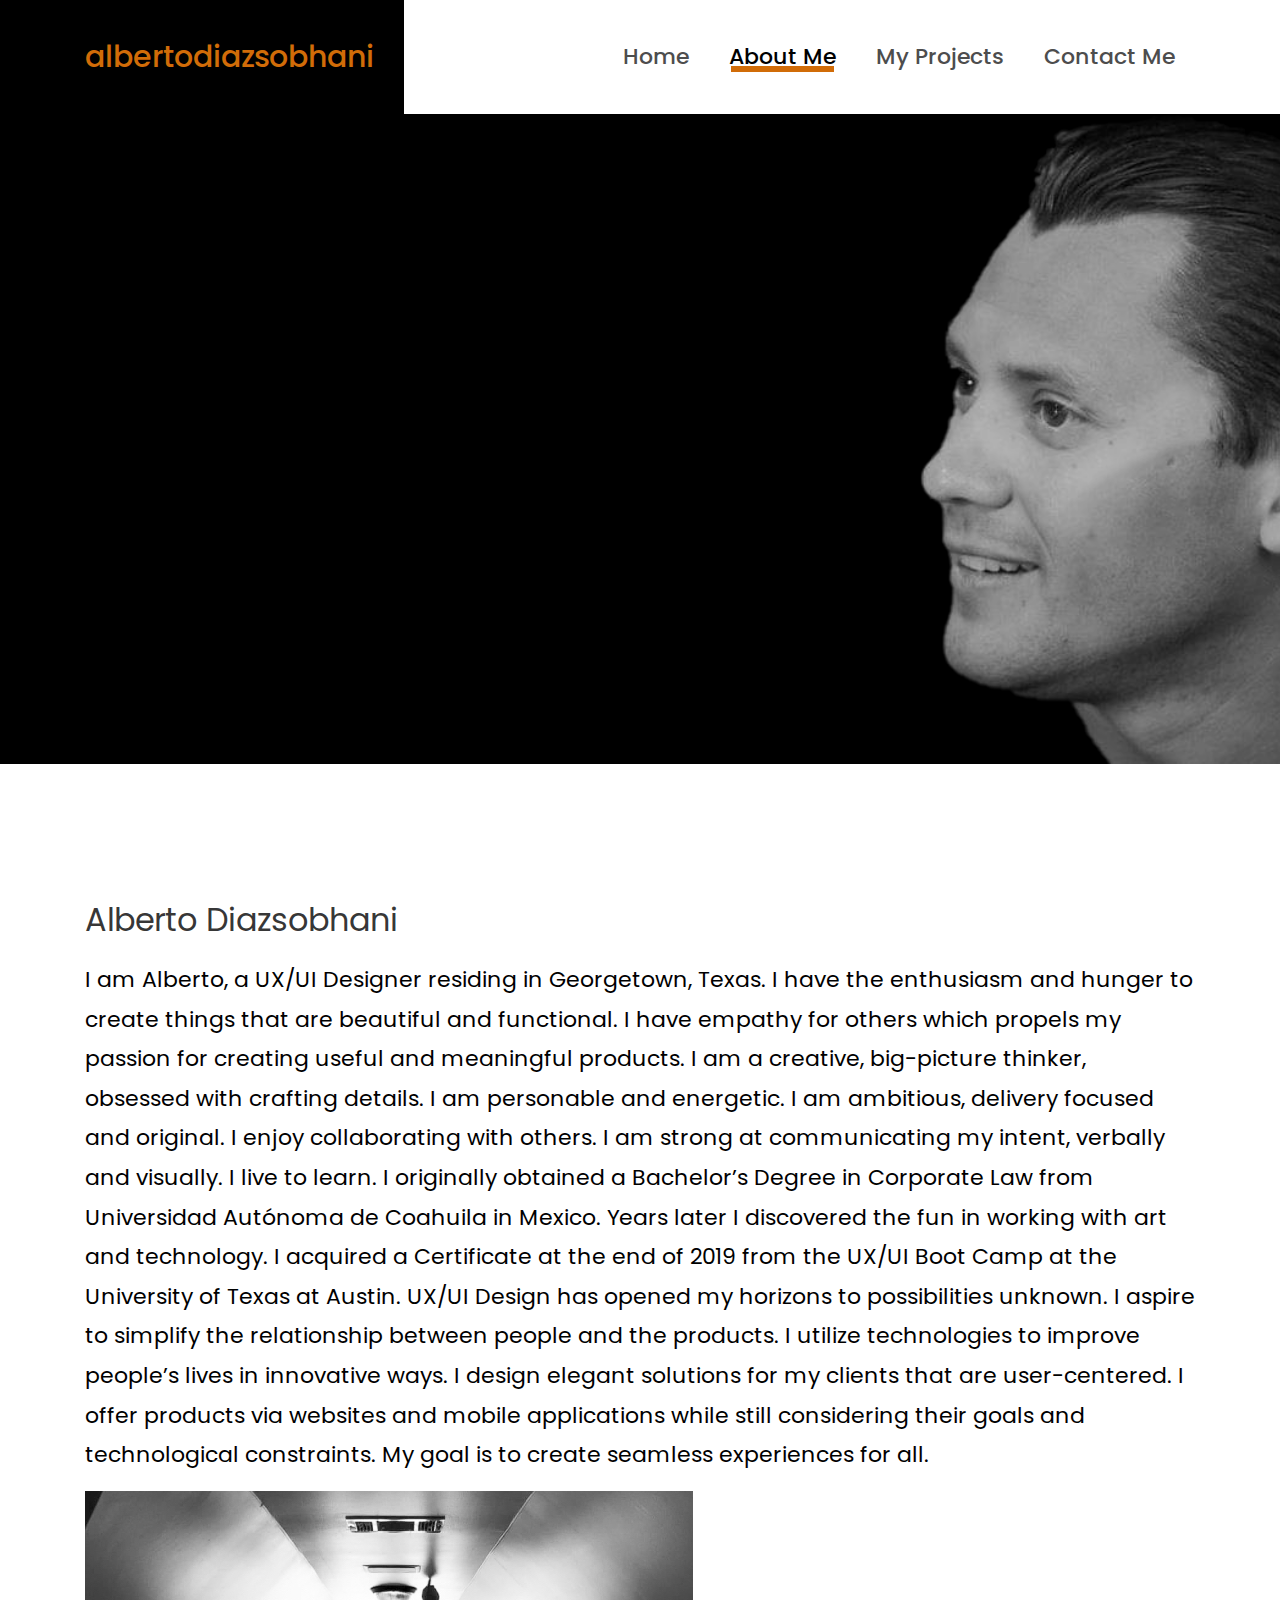
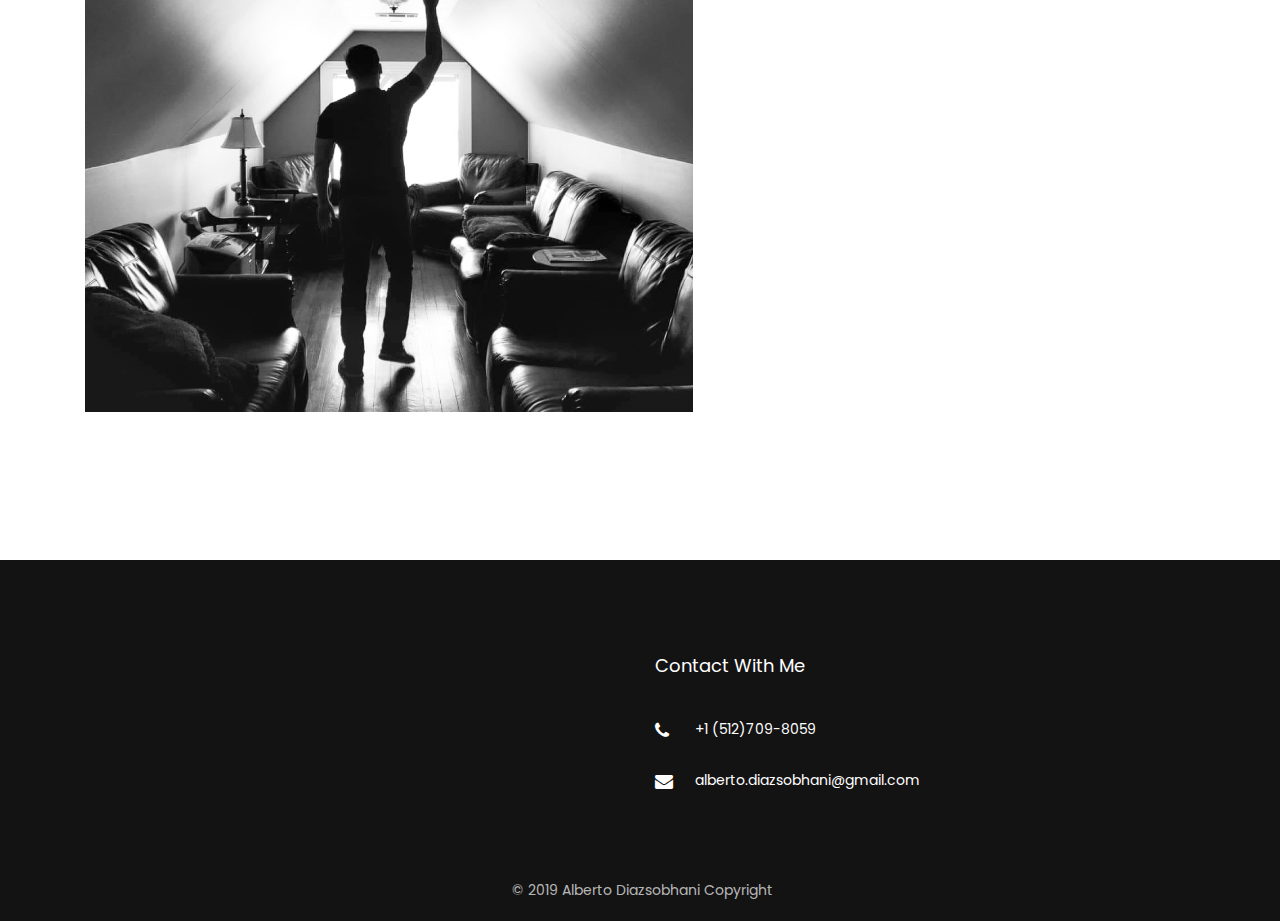
==== commit d3dff24b: "hero png edited" ====
--- a/about.html
+++ b/about.html
@@ -51,7 +51,7 @@
 	  </nav>
     <!-- END nav -->
 
-    <section class="hero-wrap hero-wrap-2 d-flex" style="background-image: url(images/abouttop03.jpg);">
+    <section class="hero-wrap hero-wrap-2 d-flex" style="background-image: url(images/aboutme.png);">
     	<div class="overlay"></div>
     	<div class="container">
     		<div class="row d-flex align-items-center">
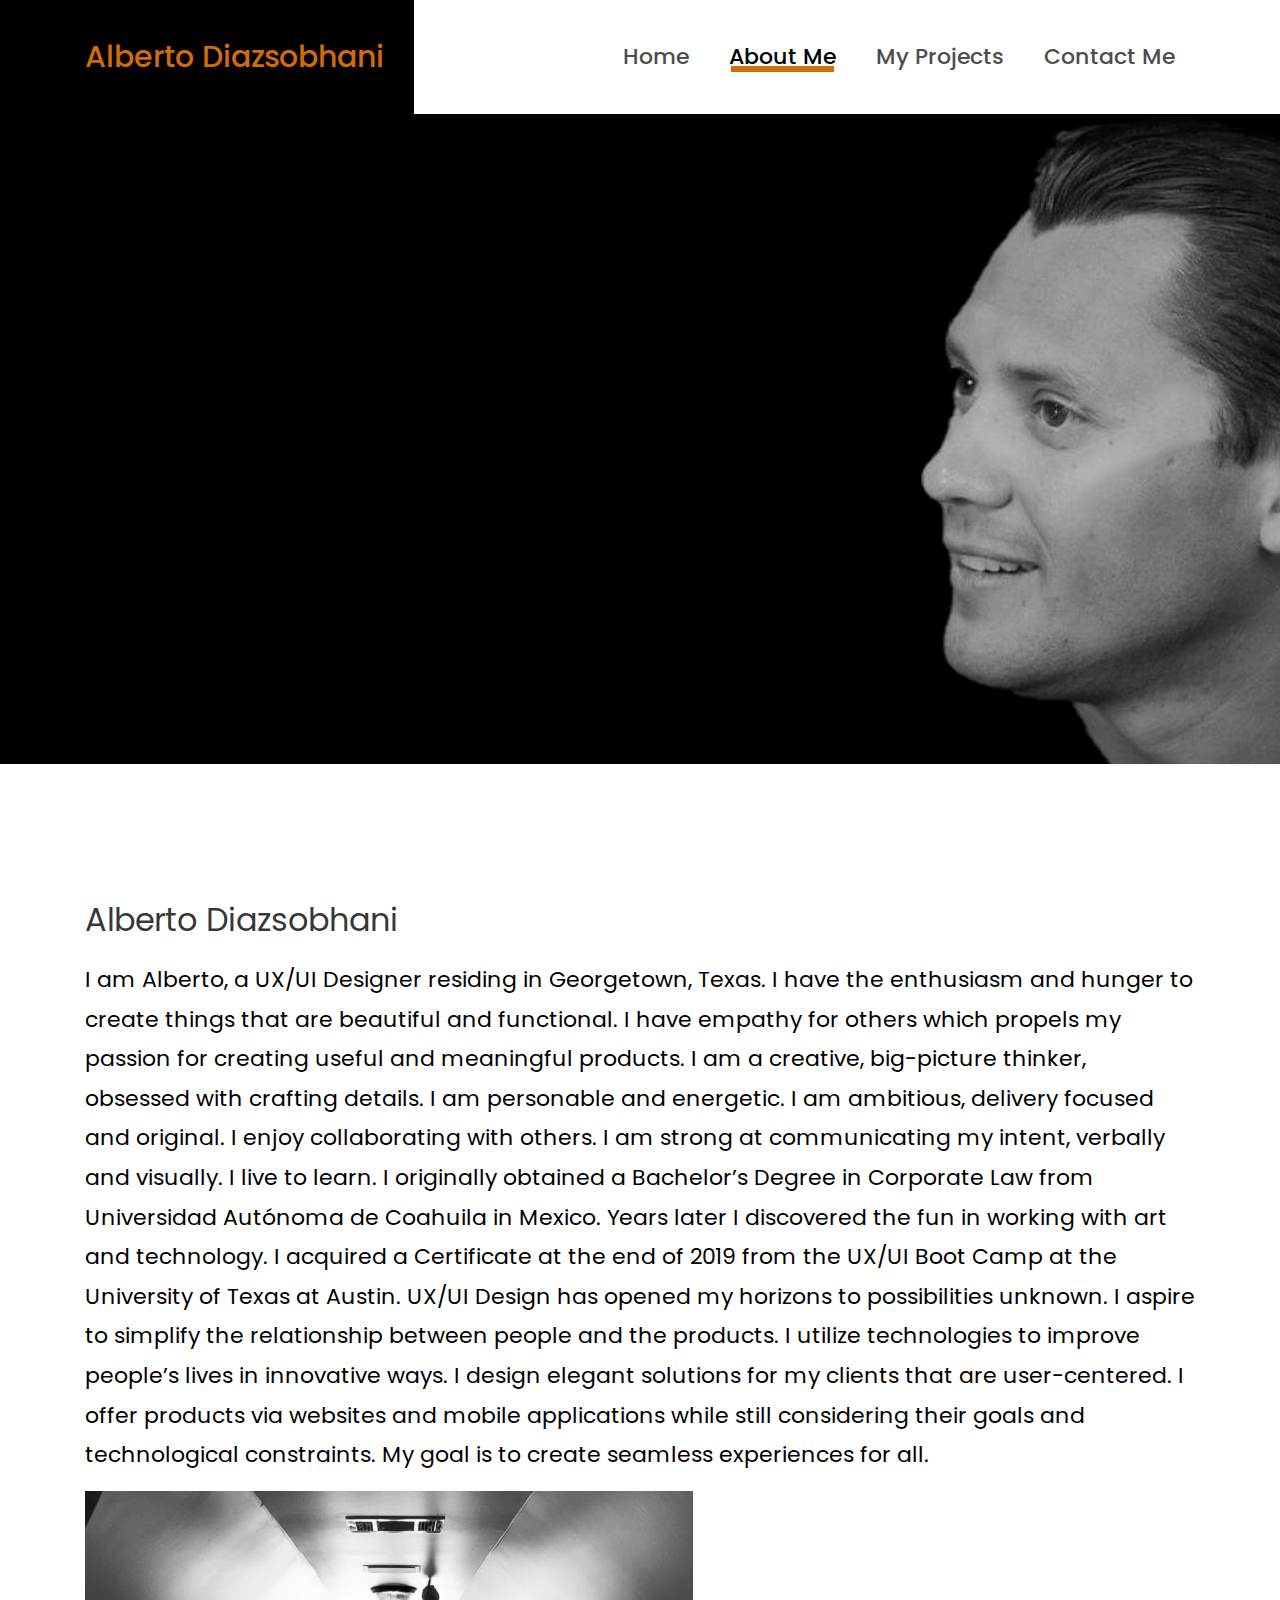
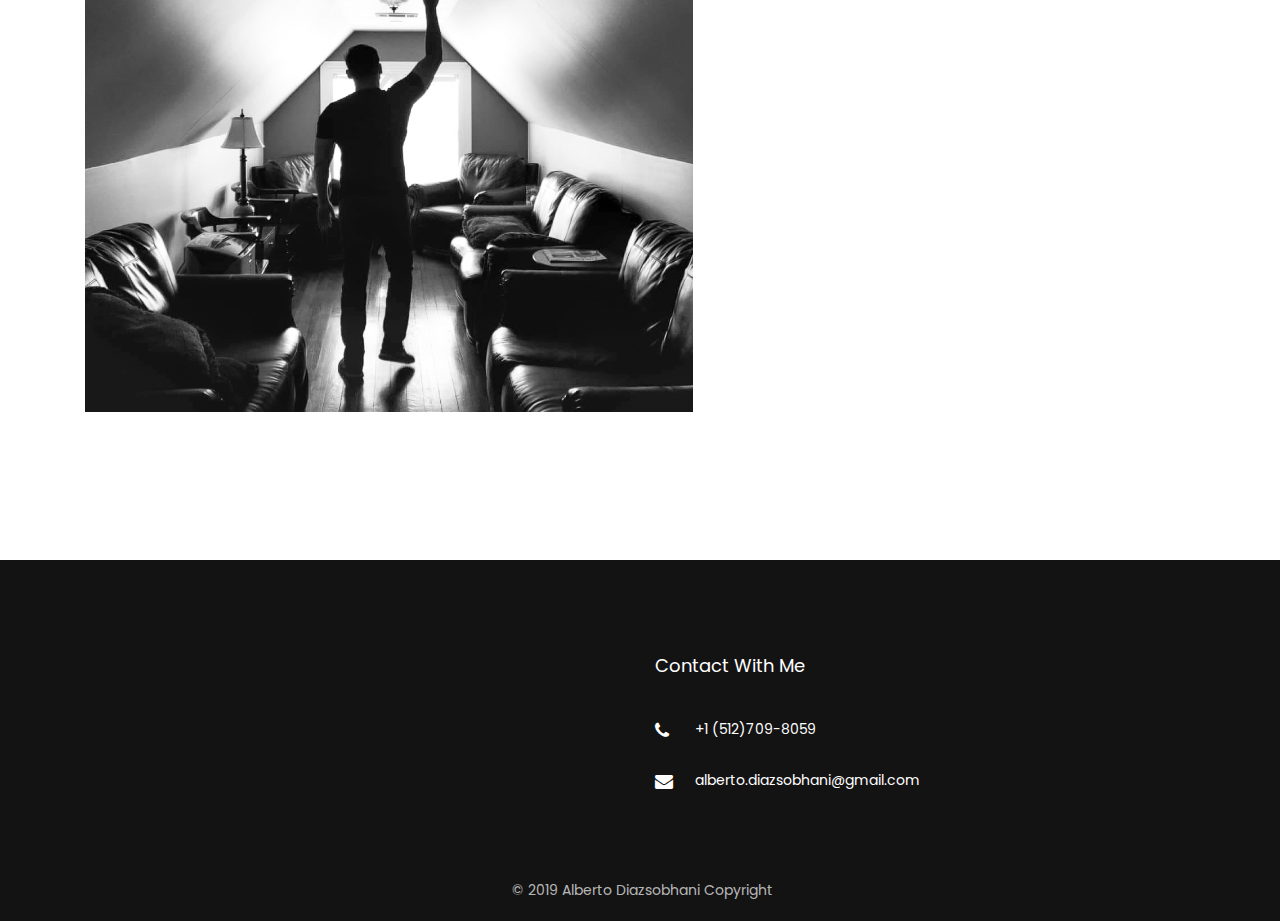
==== commit 578cd5cb: "add portfiolio" ====
--- a/about.html
+++ b/about.html
@@ -34,7 +34,7 @@
     
 	  <nav class="navbar navbar-expand-lg navbar-dark ftco_navbar bg-dark ftco-navbar-light" id="ftco-navbar">
 	    <div class="container">
-	      <a class="navbar-brand navbar-black" href="index.html">albertodiazsobhani</a>
+	      <a class="navbar-brand navbar-black" href="index.html">Alberto Diazsobhani</a>
 	      <button class="navbar-toggler" type="button" data-toggle="collapse" data-target="#ftco-nav" aria-controls="ftco-nav" aria-expanded="false" aria-label="Toggle navigation">
 	        <span class="oi oi-menu"></span> Menu
 	      </button>
@@ -101,11 +101,11 @@
 			<div class="col-md">
 			  <div class="ftco-footer-widget mb-4">
 				<ul class="ftco-footer-social list-unstyled float-md-left float-lft mt-3">
-						<li class="ftco-animate"><a href="https://www.linkedin.com/in/alberto-diazsobhani/"><img src="https://img.icons8.com/color/48/000000/linkedin-circled.png"></span></a></li>
-						<li class="ftco-animate"><a href="https://www.facebook.com/alberto.diazsobhani"><img src="https://img.icons8.com/color/48/000000/facebook-new.png"></span></a></li>
-						<li class="ftco-animate"><a href="https://www.instagram.com/ux.ui.diazsobhani/"><img src="https://img.icons8.com/color/48/000000/instagram-new.png"></span></a></li>
-							
-				</ul>
+					<li class="ftco-animate"><a href="https://www.linkedin.com/in/alberto-diazsobhani/"><img src="https://img.icons8.com/color/48/000000/linkedin.png"></span></a></li>
+					<li class="ftco-animate"><a href="https://www.facebook.com/alberto.diazsobhani/"><img src="https://img.icons8.com/color/48/000000/facebook.png"></span></a></li>
+					<li class="ftco-animate"><a href="https://www.instagram.com/ux.ui.diazsobhani/"><img src="https://img.icons8.com/color/48/000000/instagram-new.png"></span></a></li>
+					<li class="ftco-animate"><a href="https://www.behance.net/albertodiazsobhani/"><img src="https://img.icons8.com/color/48/000000/behance.png"></span></a></li>
+					</ul>
 			  </div>
 			</div>
 			<div class="col-md">
--- a/css/style.css
+++ b/css/style.css
@@ -8929,3 +8929,4 @@
   100% {
     stroke-dasharray: 89, 200;
     stroke-dashoffset: -136px; } }
+
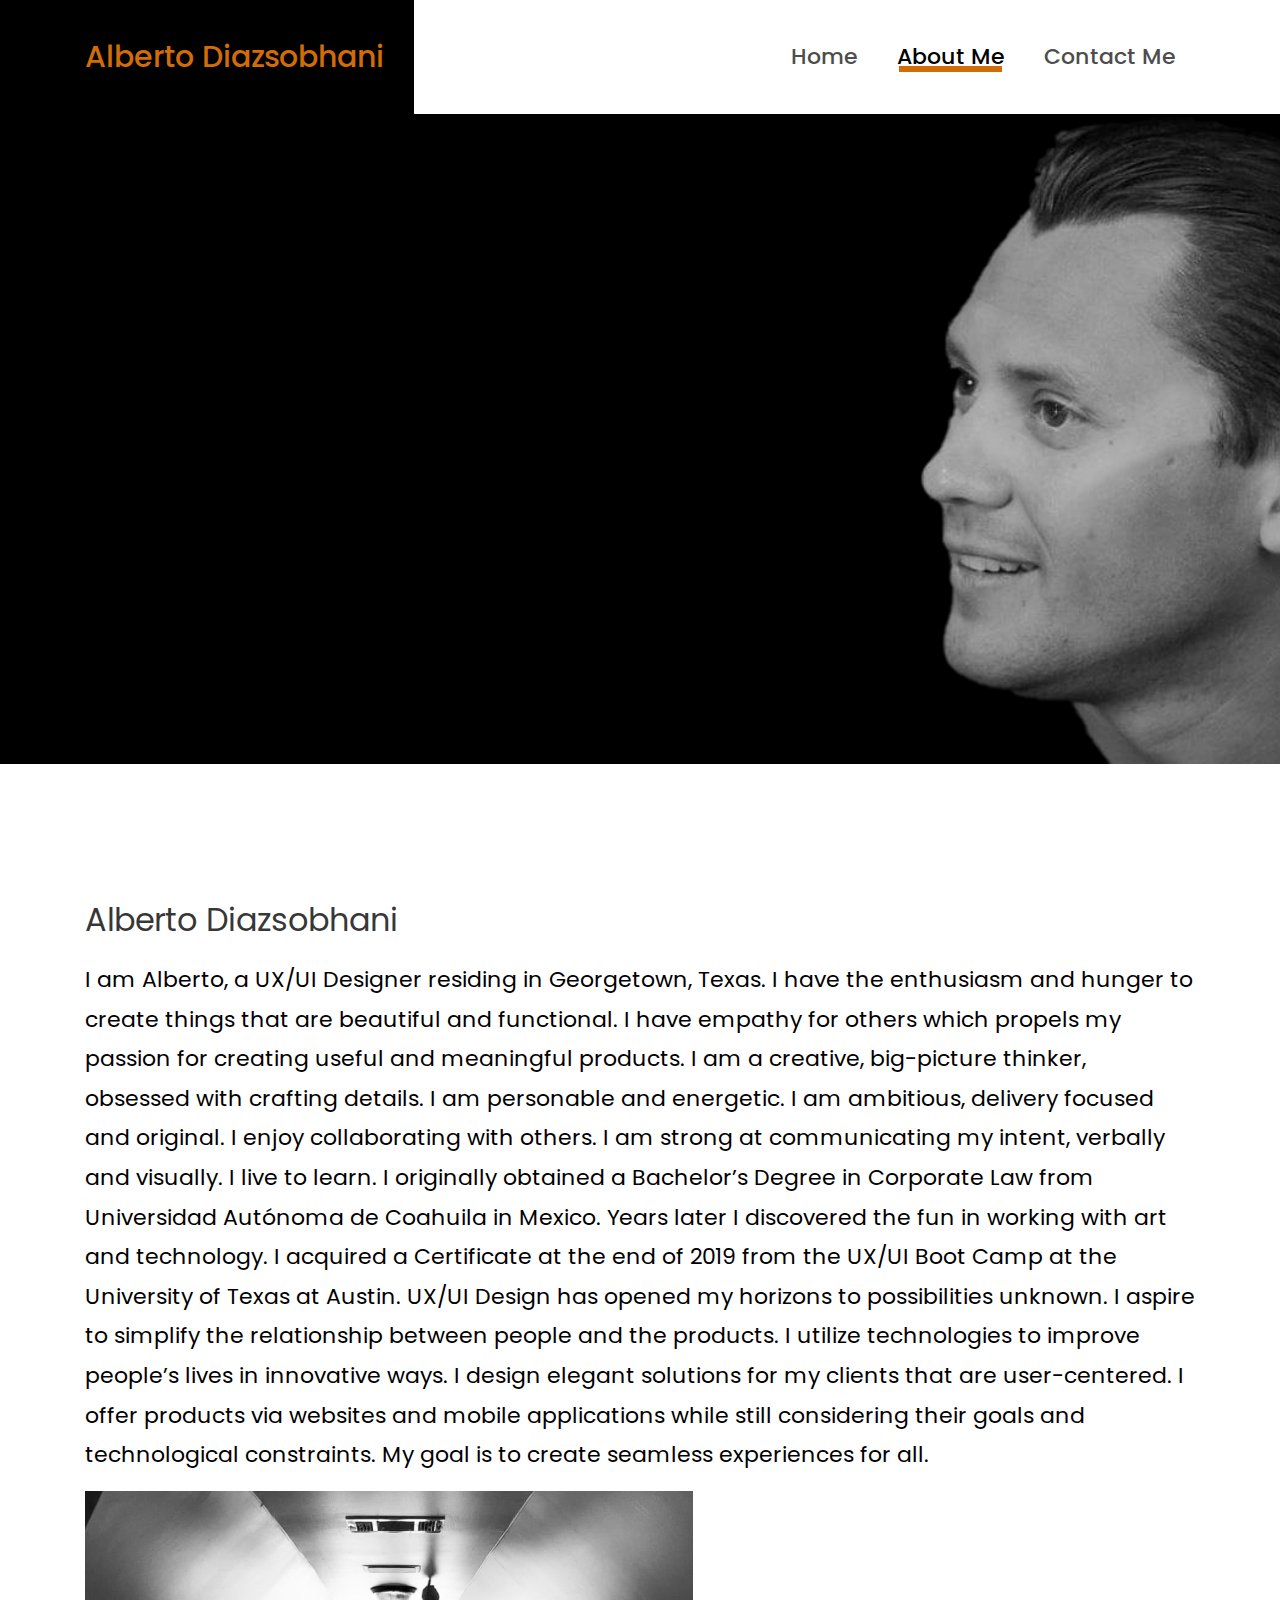
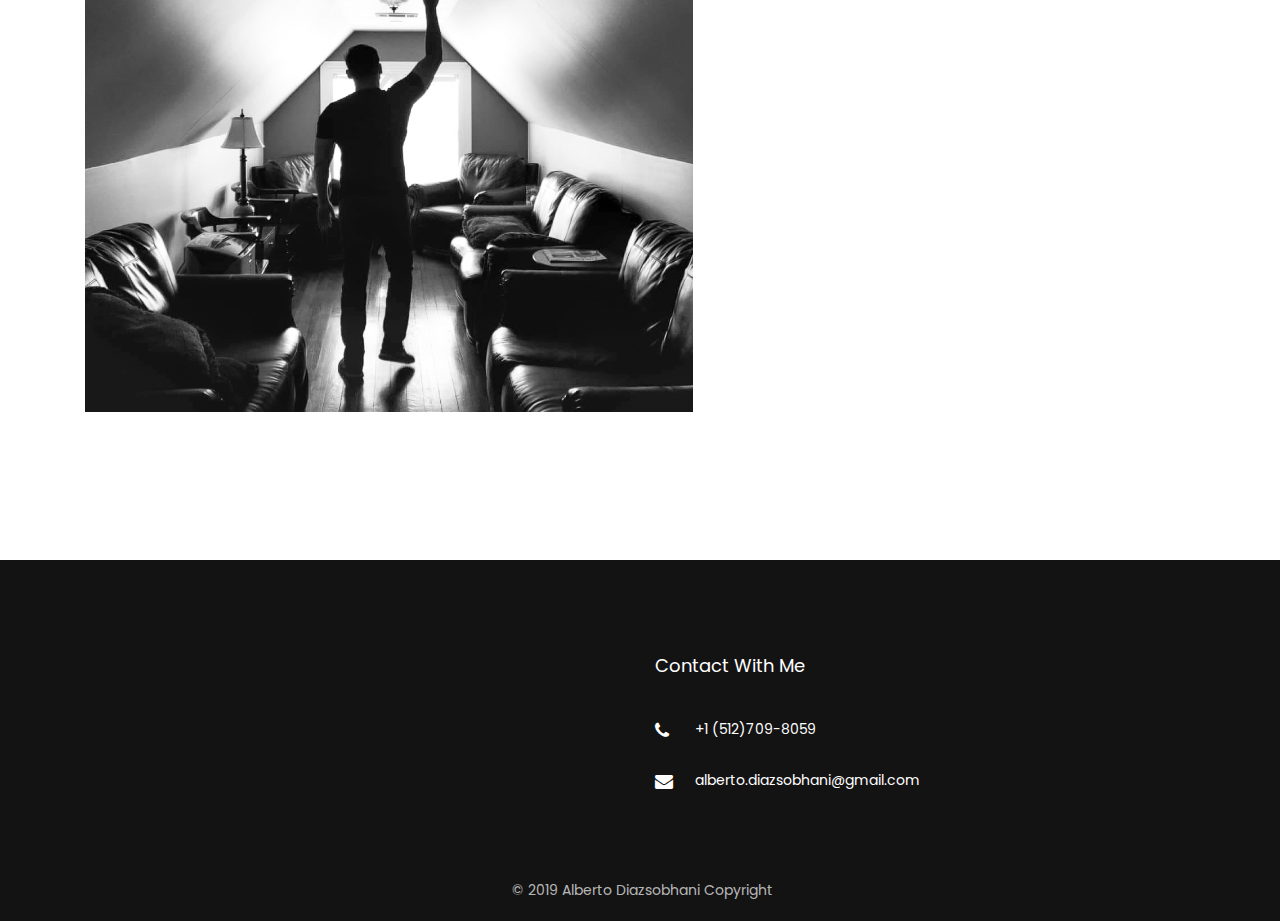
==== commit 65378d32: "update" ====
--- a/about.html
+++ b/about.html
@@ -43,7 +43,6 @@
 	        <ul class="navbar-nav ml-auto">
 	        	<li class="nav-item"><a href="index.html" class="nav-link">Home</a></li>
 	        	<li class="nav-item active"><a href="about.html" class="nav-link">About Me</a></li>
-	        	<li class="nav-item"><a href="work.html" class="nav-link">My Projects</a></li>
 	          <li class="nav-item"><a href="contact.html" class="nav-link">Contact Me</a></li>
 	        </ul>
 	      </div>
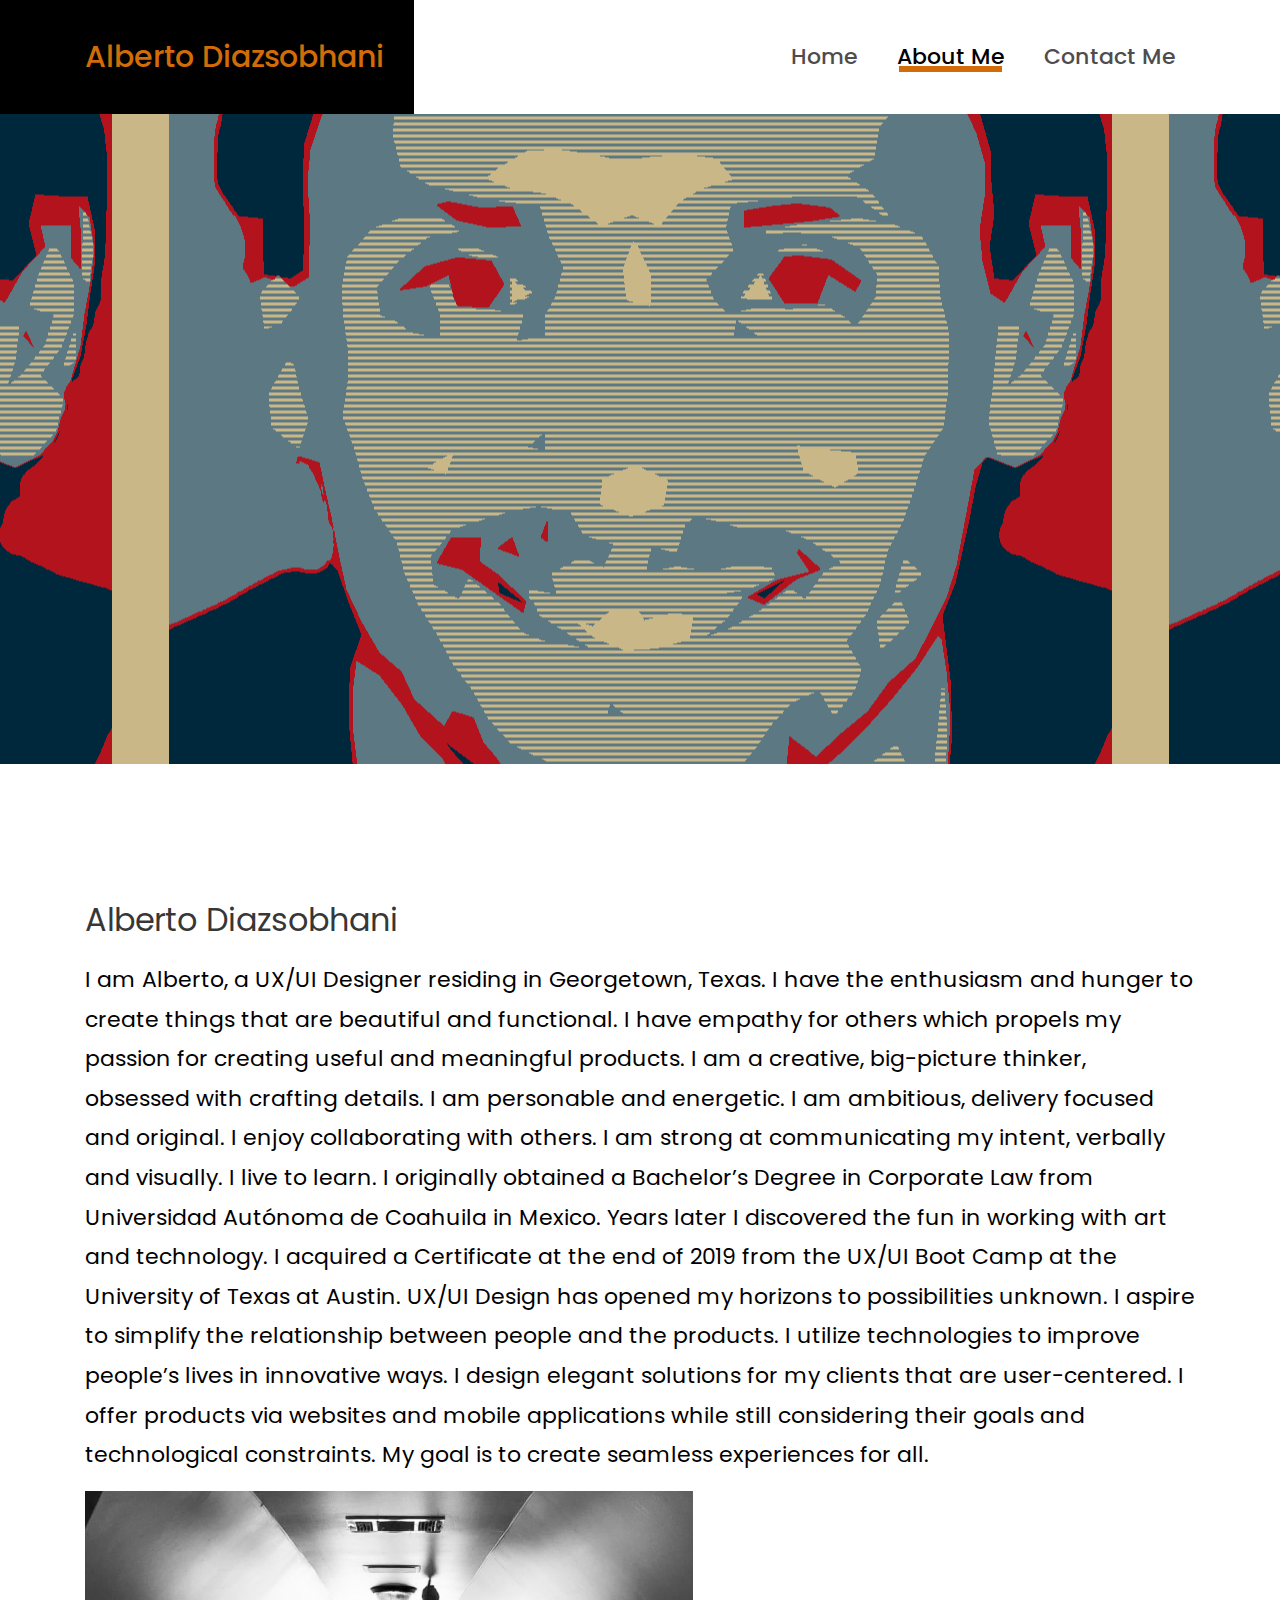
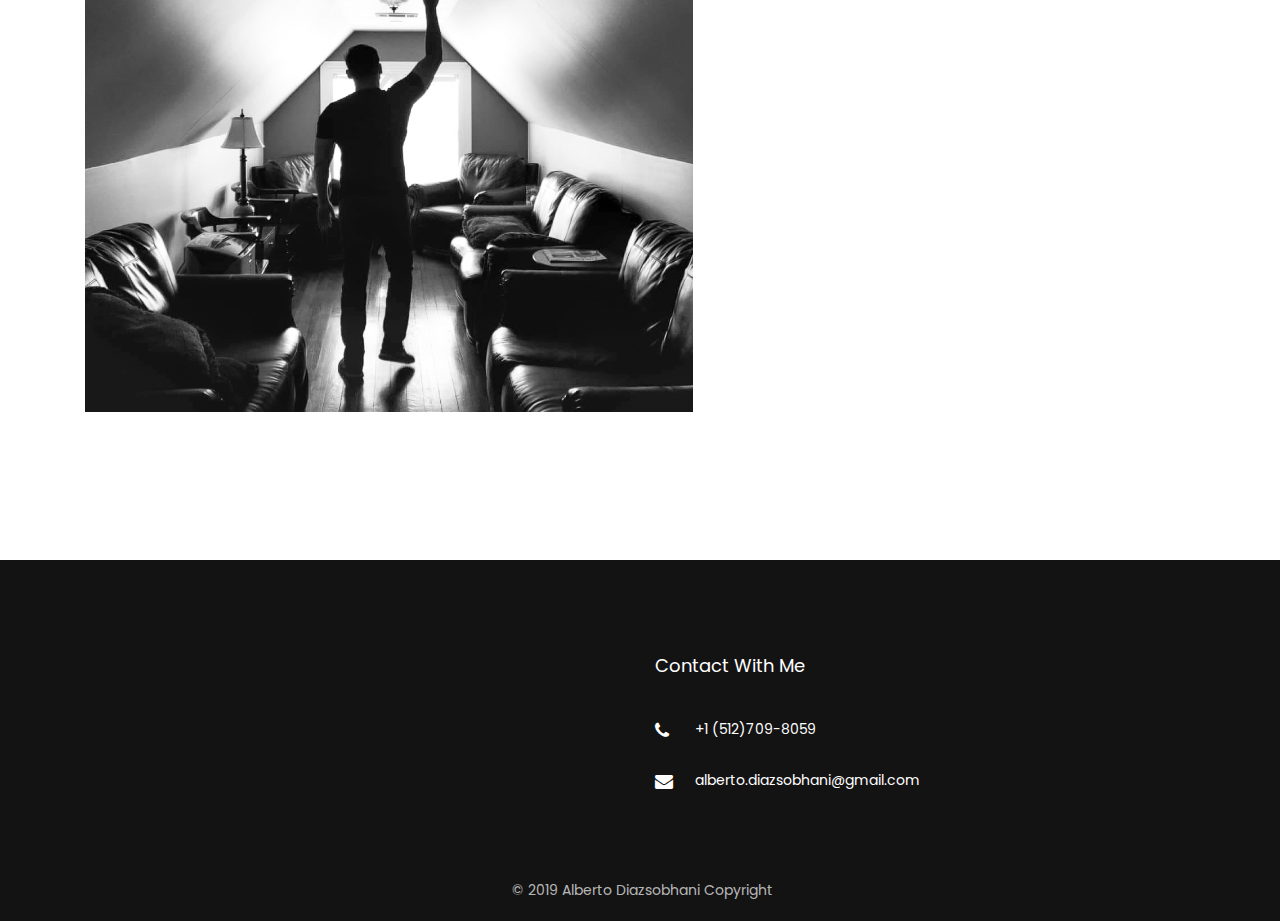
==== commit e5de87cc: "chage pic about me" ====
--- a/about.html
+++ b/about.html
@@ -50,7 +50,7 @@
 	  </nav>
     <!-- END nav -->
 
-    <section class="hero-wrap hero-wrap-2 d-flex" style="background-image: url(images/aboutme.png);">
+    <section class="hero-wrap hero-wrap-2 d-flex" style="background-image: url(images/betobama.png);">
     	<div class="overlay"></div>
     	<div class="container">
     		<div class="row d-flex align-items-center">
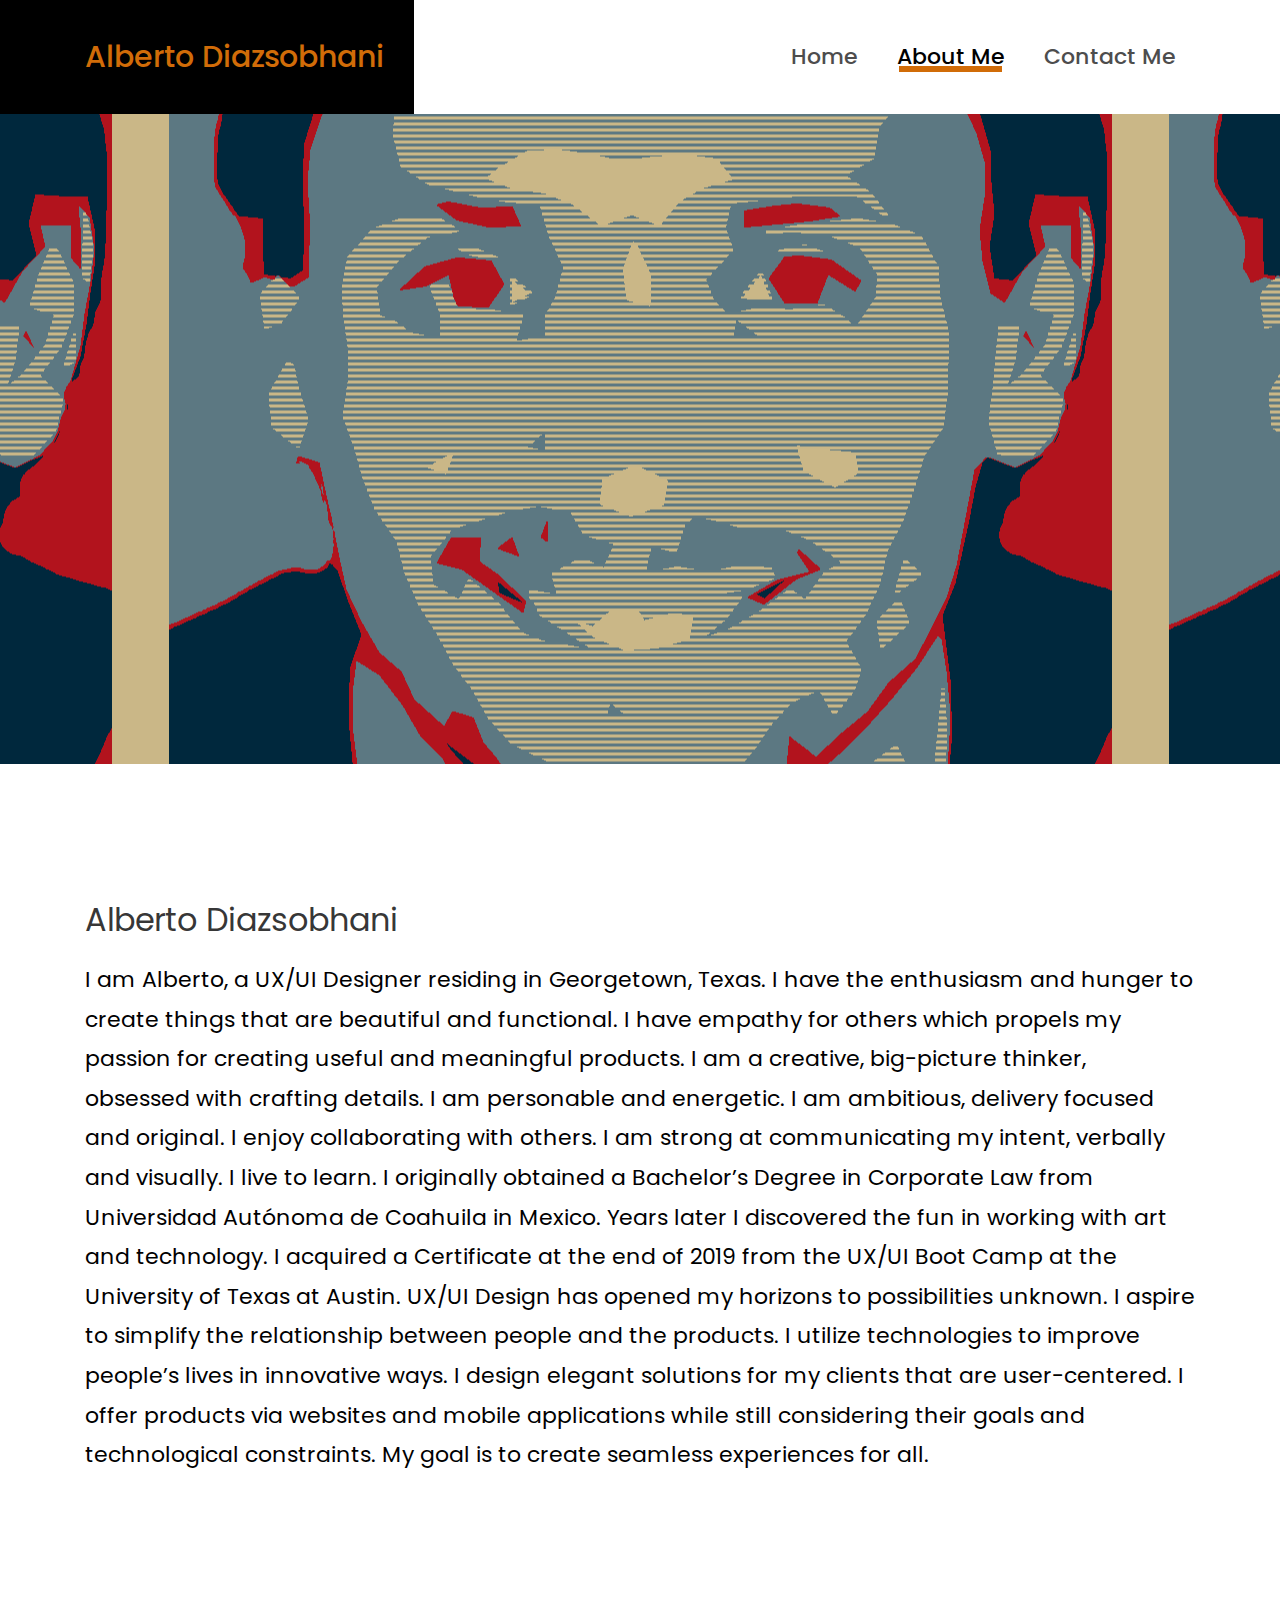
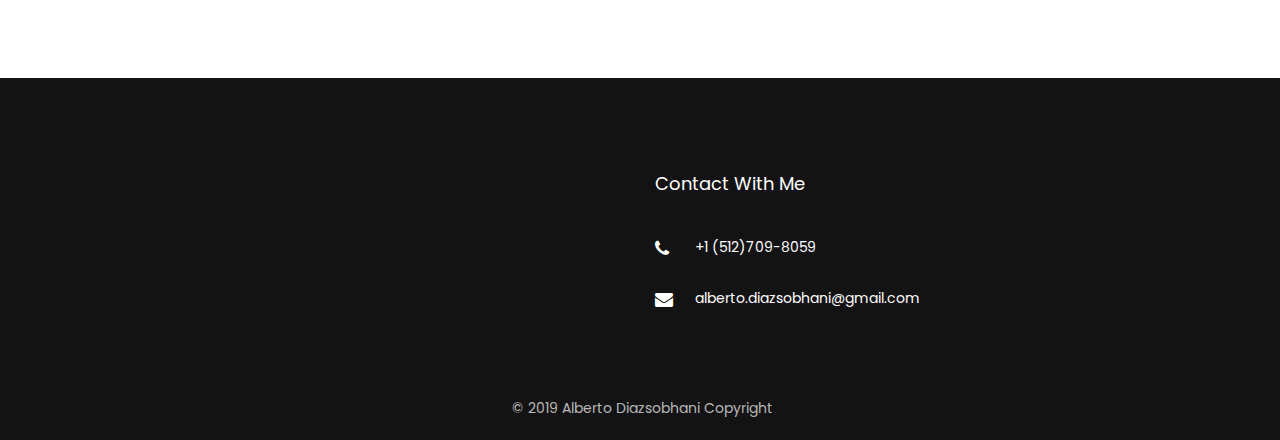
==== commit 13d58dac: "changes" ====
--- a/about.html
+++ b/about.html
@@ -2,7 +2,7 @@
 <html lang="en">
   <head>
 	<title>About Me</title>
-	<link rel="shortcut icon" type="images/png" href="images/adlogo.png">
+	<link rel="shortcut icon" type="images/png" href="images/betologo.png">
 
     <meta charset="utf-8">
     <meta name="viewport" content="width=device-width, initial-scale=1, shrink-to-fit=no">
@@ -87,7 +87,7 @@
 
 			</p>
 			<p>
-				<img src="images/aboutme22.jpg" alt="" class="img-fluid">
+				<img src="images/" alt="" class="img-fluid">
 			</p>
 		</div>
 	</section>
